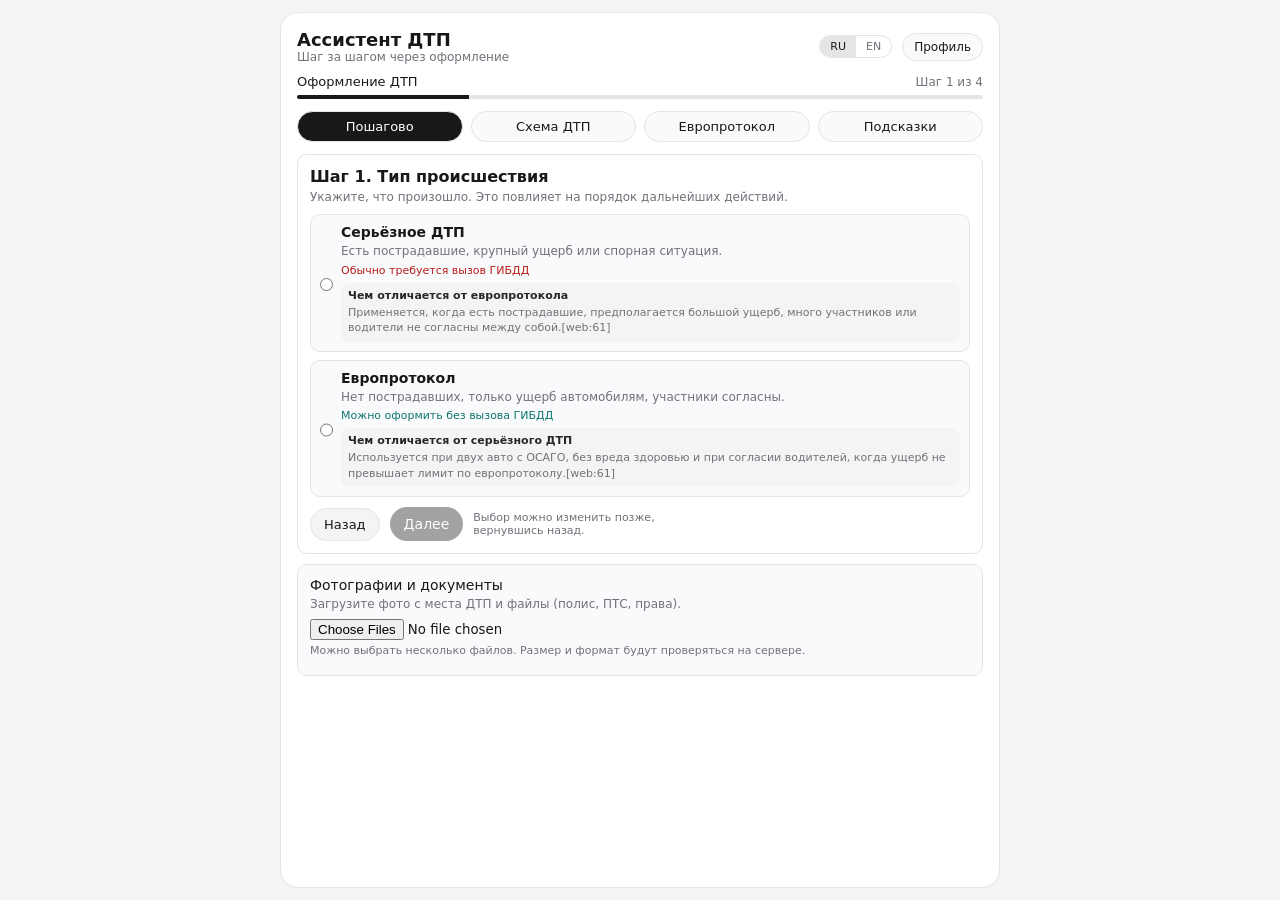
==== frontend/index.html @ 00652c28 "КОМИт" ====
<!DOCTYPE html>
<html lang="ru">
<head>
  <meta charset="UTF-8" />
  <title>Цифровой ассистент при ДТП</title>
  <meta name="viewport" content="width=device-width, initial-scale=1" />
  <!-- Глобальные стили приложения -->
  <link rel="stylesheet" href="styles.css" />
</head>
<body>
  <!-- Корневой контейнер приложения -->
  <div class="app">

    <!-- Хедер: название, язык, профиль -->
    <header class="app-header">
      <div class="app-title">
        <span class="app-title-main">Ассистент ДТП</span>
        <span class="app-title-sub">Шаг за шагом через оформление</span>
      </div>

      <div class="app-header-right">
        <!-- Переключатель языка (RU/EN) -->
        <!-- TODO BACKEND: привязать к i18n -->
        <div class="lang-switch" id="langSwitch" aria-label="Выбор языка">
          <button class="lang-btn lang-btn--active" data-lang="ru">RU</button>
          <button class="lang-btn" data-lang="en">EN</button>
        </div>

        <!-- Кнопка профиля -->
        <!-- TODO BACKEND: заменить на аватар, имя, если пользователь залогинен -->
        <button class="profile-icon-btn" id="openProfileBtn">
          Профиль
        </button>
      </div>
    </header>

    <!-- Верхний прогресс по шагам -->
    <div class="top-progress">
      <div class="top-progress-header">
        <span class="top-progress-label">Оформление ДТП</span>
        <span class="top-progress-step" id="stepLabel">Шаг 1 из 4</span>
      </div>
      <div class="top-progress-bar">
        <div class="top-progress-bar-fill" id="topProgressBar"></div>
      </div>
    </div>

    <!-- Навигация по основным модулям -->
    <nav class="main-nav">
      <!-- Пошаговый мастер -->
      <button class="main-nav-btn main-nav-btn--active" data-screen="wizard">
        Пошагово
      </button>
      <!-- 2D схема ДТП -->
      <button class="main-nav-btn" data-screen="diagram">
        Схема ДТП
      </button>
      <!-- Шаблон европротокола -->
      <button class="main-nav-btn" data-screen="euro">
        Европротокол
      </button>
      <!-- Подсказки и мини‑чат -->
      <button class="main-nav-btn" data-screen="help">
        Подсказки
      </button>
    </nav>

    <!-- Основная область -->
    <main class="screen-container">

      <!-- ЭКРАН 1: Пошаговый мастер оформления ДТП -->
      <section class="screen screen--active" id="screen-wizard">

        <div class="card">
          <div class="card-header">
            <h2 class="card-title">Шаг 1. Тип происшествия</h2>
            <p class="card-subtitle">
              Укажите, что произошло. Это повлияет на порядок дальнейших действий.
            </p>
          </div>

          <!-- Опции выбора: серьёзное ДТП / европротокол -->
          <div class="options">
            <!-- Серьёзное ДТП -->
            <label class="option-card" data-type="serious">
              <input
                type="radio"
                name="accident_type"
                class="option-radio"
                aria-label="Серьёзное ДТП"
              />
              <div class="option-body">
                <div class="option-title">Серьёзное ДТП</div>
                <div class="option-description">
                  Есть пострадавшие, крупный ущерб или спорная ситуация.
                </div>
                <div class="option-tag option-tag--danger">
                  Обычно требуется вызов ГИБДД
                </div>
                <div class="option-diff">
                  <div class="option-diff-title">
                    Чем отличается от европротокола
                  </div>
                  <p class="option-diff-text">
                    Применяется, когда есть пострадавшие, предполагается большой
                    ущерб, много участников или водители не согласны между собой.[web:61]
                  </p>
                </div>
              </div>
            </label>

            <!-- Европротокол -->
            <label class="option-card" data-type="euro">
              <input
                type="radio"
                name="accident_type"
                class="option-radio"
                aria-label="Европротокол"
              />
              <div class="option-body">
                <div class="option-title">Европротокол</div>
                <div class="option-description">
                  Нет пострадавших, только ущерб автомобилям, участники согласны.
                </div>
                <div class="option-tag option-tag--ok">
                  Можно оформить без вызова ГИБДД
                </div>
                <div class="option-diff">
                  <div class="option-diff-title">
                    Чем отличается от серьёзного ДТП
                  </div>
                  <p class="option-diff-text">
                    Используется при двух авто с ОСАГО, без вреда здоровью и
                    при согласии водителей, когда ущерб не превышает лимит
                    по европротоколу.[web:61]
                  </p>
                </div>
              </div>
            </label>
          </div>

          <!-- Панель кнопок шагов: Назад / Далее -->
          <div class="card-footer">
            <!-- Кнопка "Назад" (на 1 шаге неактивна) -->
            <button class="btn-secondary" id="wizardPrevBtn" disabled>
              Назад
            </button>
            <!-- Кнопка "Далее" -->
            <button class="btn-primary" id="wizardNextBtn" disabled>
              Далее
            </button>
            <p class="helper-text">
              Выбор можно изменить позже, вернувшись назад.
            </p>
          </div>
        </div>

        <!-- Заглушка блока загрузки фото/документов -->
        <div class="card card--muted">
          <h3 class="card-title-small">Фотографии и документы</h3>
          <p class="card-subtitle">
            Загрузите фото с места ДТП и файлы (полис, ПТС, права).
          </p>

          <!-- Заглушка компонента загрузки -->
          <!-- TODO BACKEND: заменить на реальный upload c отправкой на сервер -->
          <div class="upload-block">
            <input
              type="file"
              id="fileInput"
              multiple
              accept="image/*,application/pdf"
            />
            <p class="upload-hint">
              Можно выбрать несколько файлов. Размер и формат будут проверяться
              на сервере.
            </p>
            <ul class="upload-list" id="uploadList"></ul>
          </div>
        </div>
      </section>

      <!-- ЭКРАН 2: 2D схемa ДТП -->
      <section class="screen" id="screen-diagram">
        <div class="card">
          <div class="card-header">
            <h2 class="card-title">2D‑схема ДТП (вид сверху)</h2>
            <p class="card-subtitle">
              Используйте готовые элементы, чтобы изобразить расположение
              автомобилей, людей и повреждений.
            </p>
          </div>

          <div class="diagram-layout">
            <!-- Палитра элементов -->
            <div class="diagram-palette" id="diagramPalette">
              <div class="palette-title">Объекты</div>
              <!-- тут привязка к PNG в папке png/ -->
              <button class="palette-item" data-shape="car" data-image="png/car.png">
                Машина A
              </button>
              <button class="palette-item" data-shape="car" data-image="png/gruz.png">
                Машина B
              </button>
              <button class="palette-item" data-shape="person">
                Человек
              </button>
              <button class="palette-item" data-shape="scooter">
                Самокат
              </button>
              <button class="palette-item" data-shape="bike">
                Велосипед
              </button>

              <div class="palette-title">Повреждения</div>
              <button class="palette-item" data-shape="impact">
                Место удара
              </button>
              <button class="palette-item" data-shape="dent">
                Вмятина
              </button>
            </div>


            <!-- Поле схемы -->
            <div class="diagram-canvas" id="diagramCanvas">
              <span class="diagram-placeholder">
                Нажмите на элемент слева, чтобы добавить его на схему.
              </span>
            </div>
          </div>

          <div class="card-footer">
            <button class="btn-secondary" id="diagramClearBtn">
              Очистить схему
            </button>
            <button class="btn-primary" id="diagramSaveBtn">
              Сохранить схему
            </button>
          </div>

          <p class="helper-text">
            Для более наглядной машины можно использовать SVG‑иконку автомобиля
            вместо прямоугольника: фронтендер может подменить текст "Машина"
            на встроенное SVG или иконку из набора.
          </p>
        </div>
      </section>

      <!-- ЭКРАН 3: Шаблон европротокола -->
      <section class="screen" id="screen-euro">
        <div class="card">
          <div class="card-header">
            <h2 class="card-title">Шаблон европротокола</h2>
            <p class="card-subtitle">
              Упрощённая форма для заполнения основных полей европротокола.
            </p>
          </div>

          <!-- TODO BACKEND: связать с реальной структурой документа / PDF -->
          <form class="euro-form" id="euroForm">
            <div class="field">
              <label for="euroDate">Дата и время ДТП</label>
              <input id="euroDate" name="date" type="datetime-local" />
            </div>

            <div class="field">
              <label for="euroPlace">Место ДТП</label>
              <input
                id="euroPlace"
                name="place"
                type="text"
                placeholder="Город, улица, ориентиры"
              />
            </div>

            <div class="field">
              <label for="euroWitnesses">Свидетели (ФИО, контакты)</label>
              <textarea
                id="euroWitnesses"
                name="witnesses"
                rows="2"
                placeholder="Если свидетелей нет, можно написать «нет»"
              ></textarea>
            </div>

            <div class="field-group">
              <p class="field-group-title">Данные автомобиля A</p>
              <div class="field">
                <label for="euroCarAOwner">Страхователь / владелец</label>
                <input
                  id="euroCarAOwner"
                  name="carA_owner"
                  type="text"
                  placeholder="ФИО"
                />
              </div>
              <div class="field">
                <label for="euroCarAPlate">Госномер</label>
                <input
                  id="euroCarAPlate"
                  name="carA_plate"
                  type="text"
                  placeholder="А000АА000"
                />
              </div>
            </div>

            <div class="field-group">
              <p class="field-group-title">Данные автомобиля B</p>
              <div class="field">
                <label for="euroCarBOwner">Страхователь / владелец</label>
                <input
                  id="euroCarBOwner"
                  name="carB_owner"
                  type="text"
                  placeholder="ФИО"
                />
              </div>
              <div class="field">
                <label for="euroCarBPlate">Госномер</label>
                <input
                  id="euroCarBPlate"
                  name="carB_plate"
                  type="text"
                  placeholder="А000АА000"
                />
              </div>
            </div>

            <div class="field">
              <label for="euroCircumstances">
                Краткое описание обстоятельств ДТП
              </label>
              <textarea
                id="euroCircumstances"
                name="circumstances"
                rows="3"
                placeholder="Например: автомобиль A двигался прямо, автомобиль B поворачивал налево..."
              ></textarea>
            </div>

            <div class="profile-footer">
              <!-- TODO BACKEND: сохранить черновик европротокола -->
              <button type="button" class="btn-primary" id="euroSaveBtn">
                Сохранить данные европротокола
              </button>
            </div>
          </form>
        </div>
      </section>

      <!-- ЭКРАН 4: Подсказки и мини‑чат -->
      <section class="screen" id="screen-help">
        <div class="card">
          <div class="card-header">
            <h2 class="card-title">Подсказки и объяснения</h2>
            <p class="card-subtitle">
              Краткие объяснения и пошаговый порядок действий.
            </p>
          </div>

          <div class="help-block">
            <h3 class="help-title">Что такое европротокол?</h3>
            <p class="help-text">
              Это официальный документ, с помощью которого два водителя могут
              оформить ДТП без вызова полиции, если нет пострадавших и соблюдены
              необходимые условия (два авто, ОСАГО, согласие сторон и т.п.).[web:61]
            </p>
          </div>

          <div class="help-block">
            <h3 class="help-title">Порядок действий при составлении европротокола</h3>
            <ul class="plain-list">
              <li>Остановитесь, включите аварийку и выставьте знак аварийной остановки.</li>
              <li>Убедитесь, что никто не пострадал. Если есть пострадавшие — вызывайте скорую и полицию.</li>
              <li>Проверьте, что у обоих водителей есть действующий полис ОСАГО.</li>
              <li>Сфотографируйте место ДТП, повреждения и номера машин.</li>
              <li>Нарисуйте схему ДТП (можно в модуле «Схема ДТП»).</li>
              <li>Совместно заполните форму европротокола: дату, место, данные машин и водителей.[web:61]</li>
              <li>Отметьте галочками подходящие пункты о характере ДТП и повреждениях.</li>
              <li>Поставьте подписи обоих водителей.</li>
              <li>Передайте оформленный европротокол в страховую компанию в установленные сроки.</li>
            </ul>
          </div>

          <div class="help-block">
            <h3 class="help-title">Как правильно фотографировать ДТП?</h3>
            <ul class="plain-list">
              <li>Сделайте общий план дороги и расположение машин.</li>
              <li>Снимите повреждения крупным планом для каждой стороны.</li>
              <li>Зафиксируйте номера, знаки, разметку и следы торможения.</li>
            </ul>
          </div>
        </div>

        <!-- Мини‑чат с нейросетью (фронтовая заглушка) -->
        <div class="card">
          <div class="card-header">
            <h2 class="card-title">Задать вопрос ассистенту</h2>
            <p class="card-subtitle">
              Короткий чат, где можно спросить о конкретной ситуации.
            </p>
          </div>

          <div class="chat-mini" id="chatMini">
            <div class="chat-messages" id="chatMessages">
              <!-- TODO BACKEND/ML: сюда приходят ответы нейросети -->
              <div class="chat-message chat-message--system">
                Я — цифровой ассистент. Задайте вопрос, например:
                «Нужно ли вызывать ГИБДД в моей ситуации?».
              </div>
            </div>

            <div class="chat-input-row">
              <input
                type="text"
                id="chatInput"
                class="chat-input"
                placeholder="Напишите вопрос..."
              />
              <button class="btn-primary chat-send-btn" id="chatSendBtn">
                Отправить
              </button>
            </div>

            <!-- TODO BACKEND/ML: WebSocket или HTTP API для чата -->
          </div>
        </div>
      </section>

      <!-- ПАНЕЛЬ ПРОФИЛЯ (поверх всего) -->
      <section class="profile-panel" id="profilePanel" aria-hidden="true">
        <div class="profile-panel-inner">
          <header class="profile-header">
            <h2 class="profile-title">Профиль</h2>
            <button class="profile-close-btn" id="closeProfileBtn">Закрыть</button>
          </header>

          <!-- TODO BACKEND: подставить реальные данные пользователя -->
          <form class="profile-form" id="profileForm">
            <div class="field">
              <label for="profileName">Имя</label>
              <input
                id="profileName"
                name="name"
                type="text"
                placeholder="Иван Иванов"
              />
            </div>
            <div class="field">
              <label for="profileEmail">E‑mail</label>
              <input
                id="profileEmail"
                name="email"
                type="email"
                placeholder="you@example.com"
              />
            </div>
            <div class="field">
              <label for="profilePhone">Телефон</label>
              <input
                id="profilePhone"
                name="phone"
                type="tel"
                placeholder="+7 900 000‑00‑00"
              />
            </div>

            <div class="field-group">
              <p class="field-group-title">Смена пароля</p>
              <div class="field">
                <label for="profilePassword">Новый пароль</label>
                <input
                  id="profilePassword"
                  name="password"
                  type="password"
                  placeholder="••••••••"
                />
              </div>
              <div class="field">
                <label for="profilePasswordRepeat">Повторите пароль</label>
                <input
                  id="profilePasswordRepeat"
                  name="password_repeat"
                  type="password"
                  placeholder="••••••••"
                />
              </div>
            </div>

            <div class="profile-footer">
              <!-- TODO BACKEND: обновить профиль пользователя -->
              <button type="button" class="btn-primary" id="profileSaveBtn">
                Сохранить
              </button>
            </div>
          </form>
        </div>
      </section>
    </main>
  </div>

  <!-- Логика приложения -->
  <script src="app.js"></script>
</body>
</html>
---- frontend/styles.css ----
/* Базовые настройки и цвета */
:root {
  --bg: #f4f4f5;
  --card-bg: #ffffff;
  --text: #18181b;
  --muted: #71717a;
  --border: #e4e4e7;
  --primary: #18181b;
  --danger: #b91c1c;
  --ok: #0f766e;
  --impact: #dc2626;  /* цвет места удара */
  --dent: #facc15;    /* цвет вмятины */

  --radius-lg: 18px;
  --radius-md: 10px;
  --radius-sm: 8px;

  --progress-height: 4px;
}

/* Сброс и базовая типографика */
* {
  box-sizing: border-box;
  margin: 0;
  padding: 0;
  font-family: system-ui, -apple-system, BlinkMacSystemFont, "SF Pro Text",
    "Segoe UI", sans-serif;
}

body {
  background: var(--bg);
  color: var(--text);
  min-height: 100vh;
  display: flex;
  justify-content: center;
  padding: 12px;
}

/* Корневой контейнер приложения */
.app {
  width: 100%;
  max-width: 720px;
  background: var(--card-bg);
  border-radius: var(--radius-lg);
  border: 1px solid var(--border);
  padding: 16px 16px 18px;
}

/* Хедер: название, язык, профиль */
.app-header {
  display: flex;
  align-items: center;
  justify-content: space-between;
  gap: 12px;
  margin-bottom: 10px;
}

.app-title-main {
  font-size: 18px;
  font-weight: 600;
}

.app-title-sub {
  display: block;
  font-size: 12px;
  color: var(--muted);
}

.app-header-right {
  display: flex;
  align-items: center;
  gap: 10px;
}

/* Переключатель языка */
.lang-switch {
  display: inline-flex;
  border-radius: 999px;
  border: 1px solid var(--border);
  overflow: hidden;
}

.lang-btn {
  border: none;
  background: transparent;
  padding: 4px 10px;
  font-size: 11px;
  cursor: pointer;
  color: var(--muted);
}

.lang-btn--active {
  background: #e5e5e5;
  color: var(--text);
}

/* Кнопка профиля */
.profile-icon-btn {
  border-radius: 999px;
  border: 1px solid var(--border);
  background: #fafafa;
  color: var(--text);
  font-size: 12px;
  padding: 6px 11px;
  cursor: pointer;
}

/* Верхний прогресс по шагам */
.top-progress {
  margin-bottom: 12px;
}

.top-progress-header {
  display: flex;
  align-items: center;
  justify-content: space-between;
  margin-bottom: 6px;
}

.top-progress-label {
  font-size: 13px;
  font-weight: 500;
}

.top-progress-step {
  font-size: 12px;
  color: var(--muted);
}

.top-progress-bar {
  width: 100%;
  background: #e4e4e7;
  border-radius: 999px;
  height: var(--progress-height);
  overflow: hidden;
}

.top-progress-bar-fill {
  height: 100%;
  width: 25%;
  background: var(--primary);
  transition: width 0.15s ease;
}

/* Навигация по основным модулям */
.main-nav {
  display: flex;
  gap: 8px;
  margin-bottom: 12px;
}

.main-nav-btn {
  flex: 1;
  border-radius: 999px;
  border: 1px solid var(--border);
  background: #fafafa;
  color: var(--text);
  font-size: 13px;
  padding: 7px 8px;
  cursor: pointer;
}

.main-nav-btn--active {
  background: var(--primary);
  color: #ffffff;
}

/* Основная область с экранами */
.screen-container {
  position: relative;
}

.screen {
  display: none;
}

.screen--active {
  display: block;
}

/* Карточки */
.card {
  border-radius: var(--radius-md);
  border: 1px solid var(--border);
  padding: 12px 12px 12px;
  background: #ffffff;
  margin-bottom: 10px;
}

.card--muted {
  background: #f9fafb;
}

.card-header {
  margin-bottom: 10px;
}

.card-title {
  font-size: 16px;
  font-weight: 600;
  margin-bottom: 4px;
}

.card-title-small {
  font-size: 14px;
  font-weight: 500;
  margin-bottom: 4px;
}

.card-subtitle {
  font-size: 12px;
  color: var(--muted);
}

.card-footer {
  margin-top: 10px;
  display: flex;
  gap: 10px;
  align-items: center;
  flex-wrap: wrap;
}

/* Кнопки */
.btn-primary {
  border-radius: 999px;
  border: none;
  background: var(--primary);
  color: #ffffff;
  font-size: 14px;
  padding: 9px 14px;
  cursor: pointer;
}

.btn-primary:disabled {
  opacity: 0.4;
  cursor: default;
}

.btn-secondary {
  border-radius: 999px;
  border: 1px solid var(--border);
  background: #f4f4f5;
  color: var(--text);
  font-size: 13px;
  padding: 8px 13px;
  cursor: pointer;
}

/* Подсказки */
.helper-text {
  font-size: 11px;
  color: var(--muted);
  max-width: 220px;
}

/* Опции типа происшествия */
.options {
  display: flex;
  flex-direction: column;
  gap: 8px;
}

.option-card {
  border-radius: var(--radius-md);
  border: 1px solid var(--border);
  background: #f9fafb;
  padding: 9px 9px;
  display: flex;
  gap: 8px;
  cursor: pointer;
}

.option-card input[type="radio"] {
  margin-top: 3px;
}

.option-card.selected {
  border-color: var(--primary);
  background: #ffffff;
}

.option-body {
  flex: 1;
}

.option-title {
  font-size: 14px;
  font-weight: 600;
  margin-bottom: 3px;
}

.option-description {
  font-size: 12px;
  color: var(--muted);
  line-height: 1.4;
}

.option-tag {
  font-size: 11px;
  margin-top: 4px;
}

.option-tag--danger {
  color: var(--danger);
}

.option-tag--ok {
  color: var(--ok);
}

.option-diff {
  margin-top: 6px;
  padding: 6px 7px;
  border-radius: var(--radius-sm);
  background: #f4f4f5;
}

.option-diff-title {
  font-size: 11px;
  font-weight: 600;
  margin-bottom: 3px;
  color: #27272a;
}

.option-diff-text {
  font-size: 11px;
  color: var(--muted);
  line-height: 1.4;
}

/* Список без маркеров */
.plain-list {
  list-style: none;
  font-size: 12px;
  color: var(--text);
}

.plain-list li + li {
  margin-top: 4px;
}

/* Загрузка файлов (заглушка) */
.upload-block {
  margin-top: 8px;
}

.upload-hint {
  font-size: 11px;
  color: var(--muted);
  margin-top: 4px;
}

.upload-list {
  list-style: none;
  margin-top: 6px;
  font-size: 12px;
  color: var(--text);
}

.upload-list li + li {
  margin-top: 2px;
}

/* 2D схема ДТП */
.diagram-layout {
  display: flex;
  gap: 10px;
}

.diagram-palette {
  width: 140px;
  border-radius: var(--radius-md);
  border: 1px solid var(--border);
  padding: 8px;
  background: #fafafa;
}

.palette-title {
  font-size: 12px;
  color: var(--muted);
  margin-bottom: 4px;
}

.palette-item {
  width: 100%;
  border: 1px solid var(--border);
  border-radius: var(--radius-sm);
  padding: 6px 4px;
  background: #ffffff;
  font-size: 12px;
  cursor: pointer;
  text-align: left;
}

.palette-item + .palette-item {
  margin-top: 4px;
}

.diagram-canvas {
  flex: 1;
  border-radius: var(--radius-md);
  border: 1px dashed var(--border);
  min-height: 180px;
  background: #f9fafb;
  position: relative;
  overflow: hidden;
}

.diagram-placeholder {
  font-size: 12px;
  color: var(--muted);
  position: absolute;
  inset: 0;
  display: flex;
  align-items: center;
  justify-content: center;
  text-align: center;
  padding-inline: 12px;
}

/* Базовый элемент схемы */
.diagram-item {
  position: absolute;
  padding: 4px 6px;
  border-radius: var(--radius-sm);
  border: 1px solid var(--border);
  background: #ffffff;
  font-size: 11px;
  cursor: move;
}

/* Машина с картинкой */
.diagram-item--car {
  width: 40px;              /* подгони под размер PNG */
  height: 80px;
  padding: 0;
  border-radius: 4px;
  border: 1px solid var(--border);
  background-size: contain; /* картинка полностью в пределах */
  background-repeat: no-repeat;
  background-position: center;
}


/* Доп. стили для спец‑элементов схемы */
.diagram-item--impact {
  width: 14px;
  height: 14px;
  border-radius: 999px;
  background: var(--impact);
  border: none;
  padding: 0;
}

.diagram-item--dent {
  width: 14px;
  height: 14px;
  border-radius: 999px;
  border: none;
  padding: 0;
}

/* Подсказки / help */
.help-block {
  margin-top: 8px;
}

.help-title {
  font-size: 13px;
  font-weight: 600;
  margin-bottom: 4px;
}

.help-text {
  font-size: 12px;
  color: var(--muted);
  line-height: 1.5;
}

/* Мини‑чат */
.chat-mini {
  margin-top: 8px;
}

.chat-messages {
  border-radius: var(--radius-md);
  border: 1px solid var(--border);
  background: #f9fafb;
  padding: 8px;
  max-height: 200px;
  overflow-y: auto;
  font-size: 12px;
}

.chat-message {
  margin-bottom: 6px;
}

.chat-message--system {
  color: var(--muted);
}

.chat-message--user {
  text-align: right;
}

.chat-input-row {
  display: flex;
  gap: 6px;
  margin-top: 6px;
}

.chat-input {
  flex: 1;
  border-radius: var(--radius-sm);
  border: 1px solid var(--border);
  padding: 7px 8px;
  font-size: 13px;
}

.chat-send-btn {
  padding-inline: 10px;
}

/* Профиль (панель поверх контента) */
.profile-panel {
  position: fixed;
  inset: 0;
  background: rgba(24, 24, 27, 0.25);
  display: none;
  align-items: flex-end;
  justify-content: center;
}

.profile-panel--open {
  display: flex;
}

.profile-panel-inner {
  width: 100%;
  max-width: 720px;
  background: #ffffff;
  border-radius: 16px 16px 0 0;
  border-top: 1px solid var(--border);
  padding: 14px 16px 16px;
}

.profile-header {
  display: flex;
  align-items: center;
  justify-content: space-between;
  margin-bottom: 10px;
}

.profile-title {
  font-size: 15px;
  font-weight: 600;
}

.profile-close-btn {
  border: none;
  background: transparent;
  font-size: 12px;
  color: var(--muted);
  cursor: pointer;
}

.profile-form {
  display: flex;
  flex-direction: column;
  gap: 8px;
}

.field {
  display: flex;
  flex-direction: column;
  gap: 3px;
}

.field label {
  font-size: 12px;
  color: var(--muted);
}

.field input,
.field textarea {
  padding: 8px 9px;
  border-radius: var(--radius-sm);
  border: 1px solid var(--border);
  background: #fafafa;
  font-size: 13px;
}

.field textarea {
  resize: vertical;
}

.field input:focus,
.field textarea:focus {
  outline: none;
  border-color: var(--primary);
}

.field-group {
  margin-top: 6px;
  padding-top: 6px;
  border-top: 1px solid var(--border);
  display: flex;
  flex-direction: column;
  gap: 6px;
}

.field-group-title {
  font-size: 12px;
  font-weight: 500;
}

.profile-footer {
  margin-top: 10px;
  display: flex;
  justify-content: flex-end;
}

/* Форма европротокола */
.euro-form {
  display: flex;
  flex-direction: column;
  gap: 8px;
}

/* Адаптив под телефон */
@media (max-width: 600px) {
  .app {
    padding: 12px 10px 14px;
    border-radius: 14px;
  }

  .diagram-layout {
    flex-direction: column;
  }

  .diagram-palette {
    width: 100%;
    display: flex;
    flex-wrap: wrap;
    gap: 4px;
  }

  .palette-item {
    flex: 1 1 calc(50% - 4px);
  }

  .helper-text {
    display: none;
  }
}
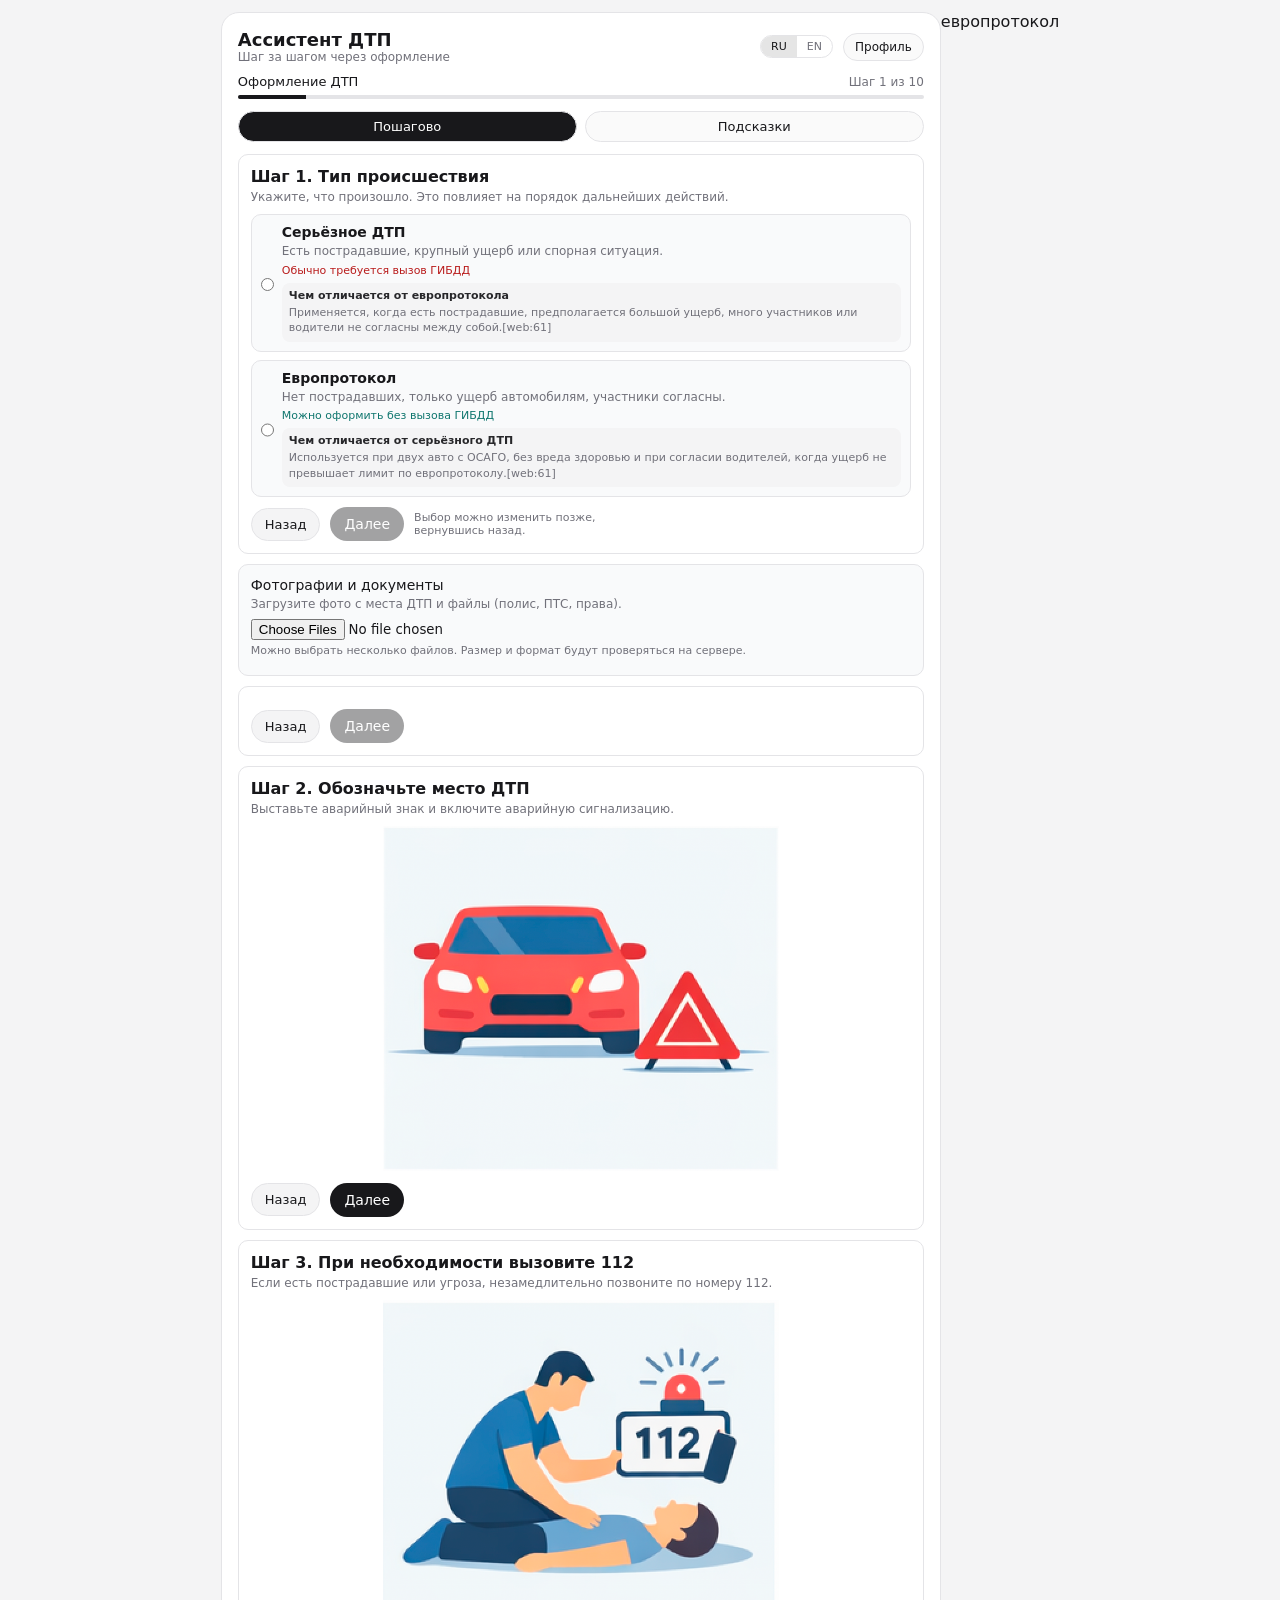
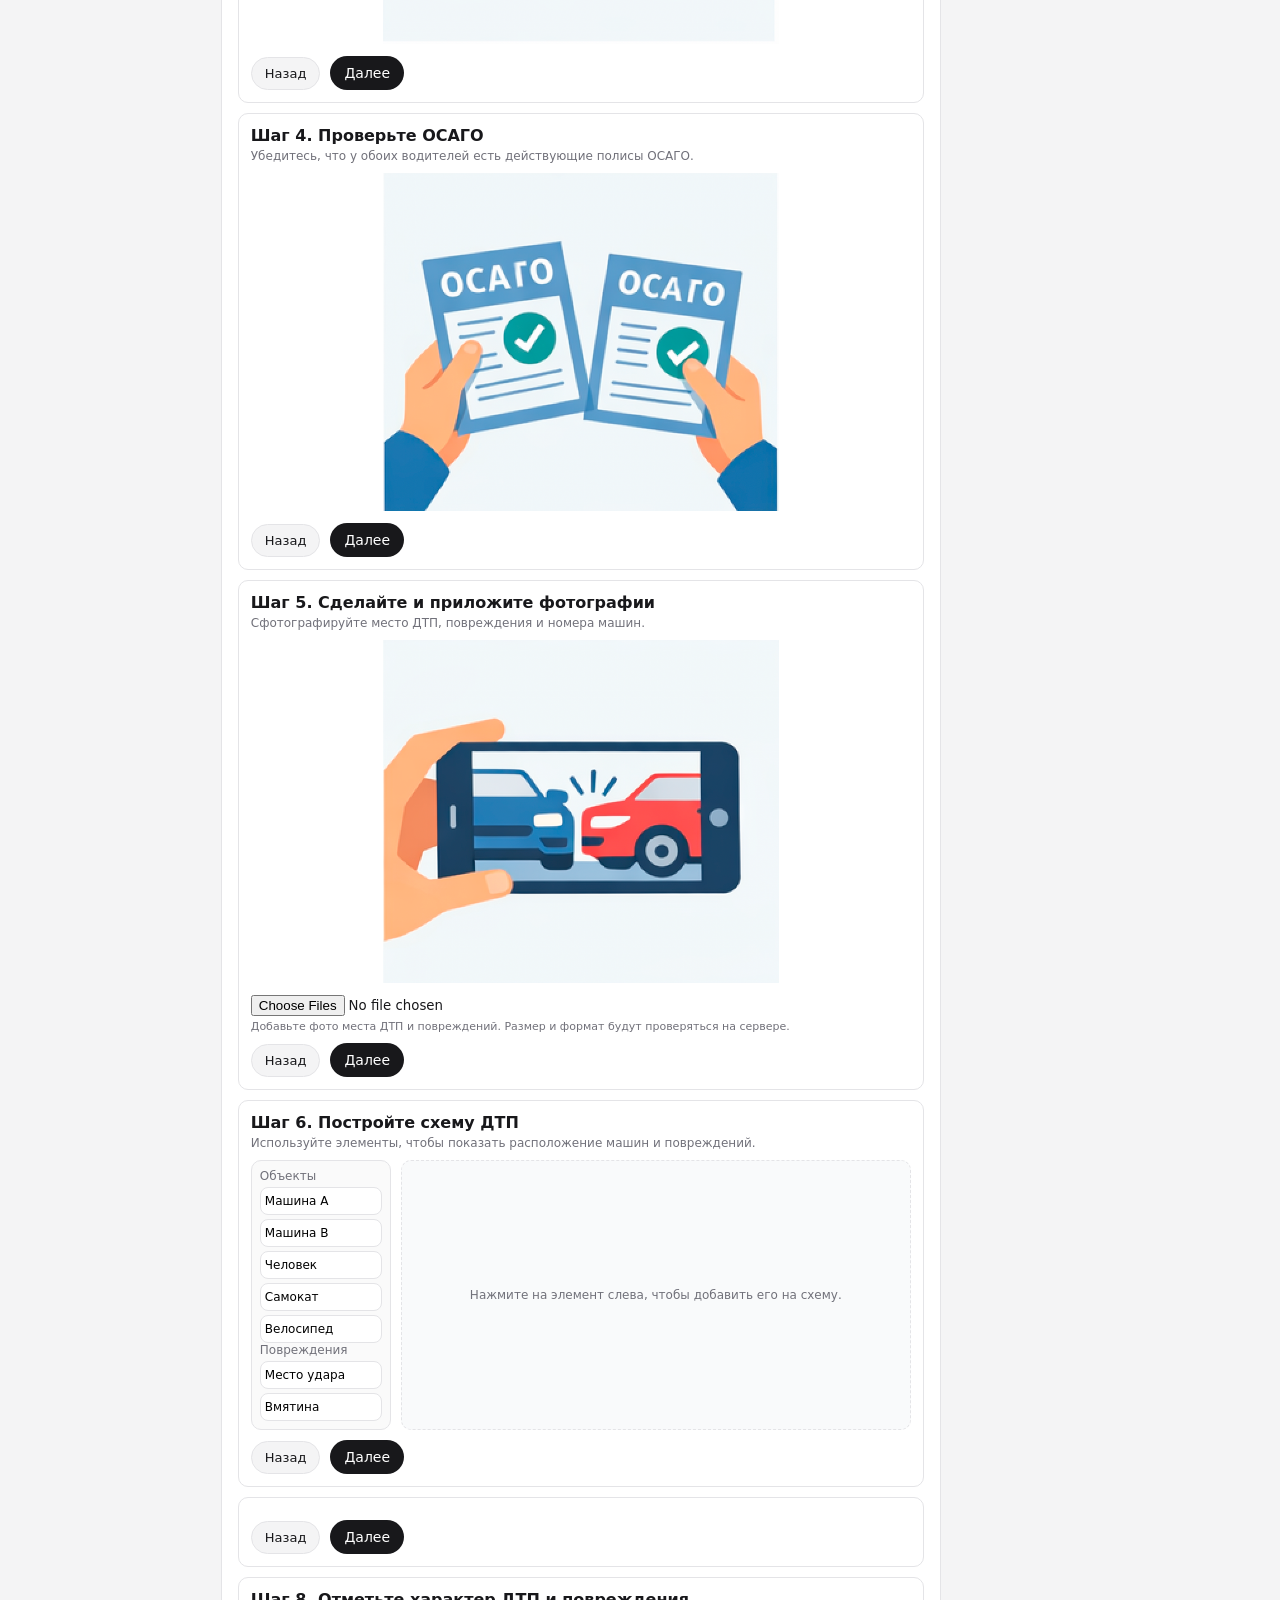
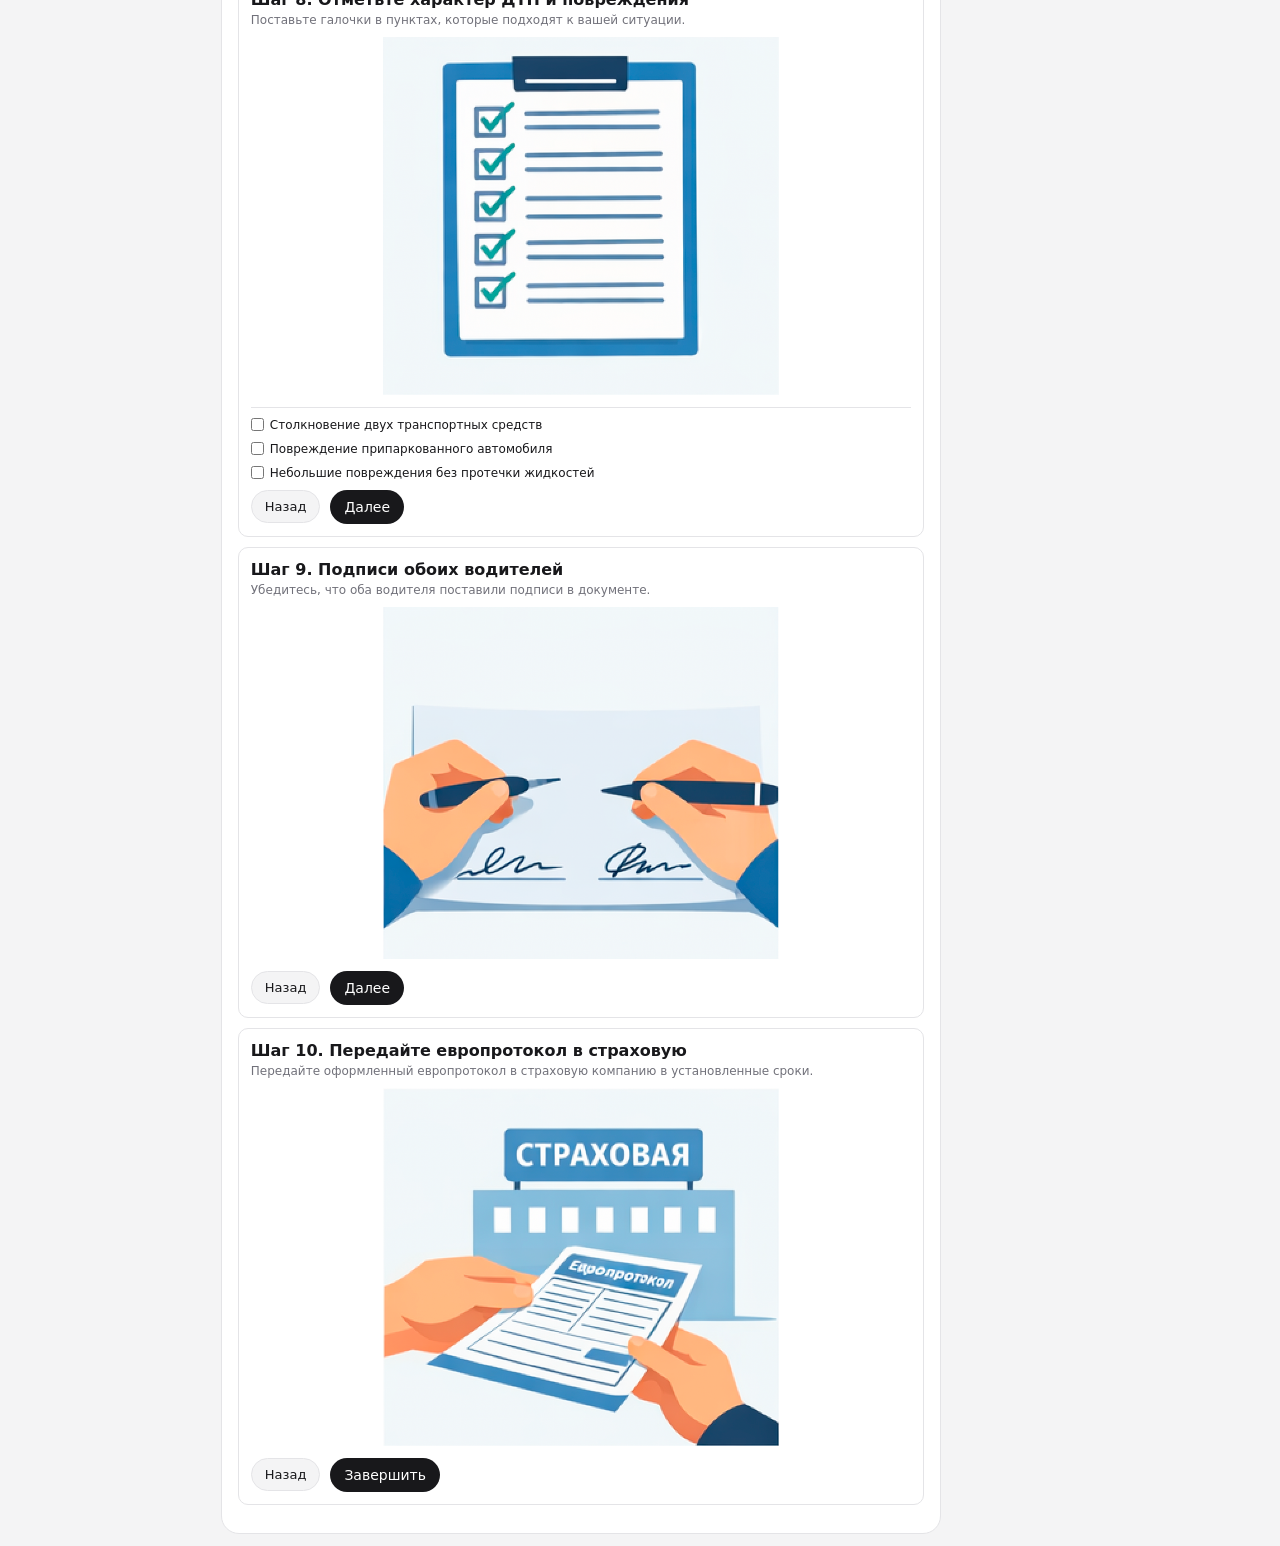
==== commit 9d90d74d: "чёт сделал" ====
--- a/frontend/index.html
+++ b/frontend/index.html
@@ -51,13 +51,6 @@
       <button class="main-nav-btn main-nav-btn--active" data-screen="wizard">
         Пошагово
       </button>
-      <!-- 2D схема ДТП -->
-      <button class="main-nav-btn" data-screen="diagram">
-        Схема ДТП
-      </button>
-      <!-- Шаблон европротокола -->
-      <button class="main-nav-btn" data-screen="euro">
-        Европротокол
       </button>
       <!-- Подсказки и мини‑чат -->
       <button class="main-nav-btn" data-screen="help">
@@ -180,49 +173,135 @@
         </div>
       </section>
 
-      <!-- ЭКРАН 2: 2D схемa ДТП -->
-      <section class="screen" id="screen-diagram">
-        <div class="card">
-          <div class="card-header">
-            <h2 class="card-title">2D‑схема ДТП (вид сверху)</h2>
-            <p class="card-subtitle">
-              Используйте готовые элементы, чтобы изобразить расположение
-              автомобилей, людей и повреждений.
+      <section class="screen screen--active" id="screen-wizard">
+        <!-- ШАГ 1: выбор типа ДТП -->
+        <div class="card wizard-step wizard-step--active" data-step="1">
+          <!-- ... текущий контент выбора серьёзное ДТП / европротокол ... -->
+          <div class="card-footer">
+            <button class="btn-secondary" id="wizardPrevBtn" disabled>Назад</button>
+            <button class="btn-primary" id="wizardNextBtn" disabled>Далее</button>
+          </div>
+        </div>
+
+        <!-- ШАГ 2: аварийка и знак -->
+        <div class="card wizard-step" data-step="2">
+          <div class="card-header">
+            <h2 class="card-title">Шаг 2. Обозначьте место ДТП</h2>
+            <p class="card-subtitle">
+              Выставьте аварийный знак и включите аварийную сигнализацию.
+            </p>
+          </div>
+
+          <!-- PNG в центре -->
+          <div class="step-image-center">
+            <img src="png/1.png" alt="Аварийный знак" class="step-image" />
+          </div>
+
+          <div class="card-footer">
+            <button class="btn-secondary wizard-back">Назад</button>
+            <button class="btn-primary wizard-next">Далее</button>
+          </div>
+        </div>
+
+        <!-- ШАГ 3: вызвать 112 -->
+        <div class="card wizard-step" data-step="3">
+          <div class="card-header">
+            <h2 class="card-title">Шаг 3. При необходимости вызовите 112</h2>
+            <p class="card-subtitle">
+              Если есть пострадавшие или угроза, незамедлительно позвоните по номеру 112.
+            </p>
+          </div>
+
+          <div class="step-image-center">
+            <img src="png/2.png" alt="Позвонить 112" class="step-image" />
+          </div>
+
+          <div class="card-footer">
+            <button class="btn-secondary wizard-back">Назад</button>
+            <button class="btn-primary wizard-next">Далее</button>
+          </div>
+        </div>
+
+        <!-- ШАГ 4: проверить ОСАГО -->
+        <div class="card wizard-step" data-step="4">
+          <div class="card-header">
+            <h2 class="card-title">Шаг 4. Проверьте ОСАГО</h2>
+            <p class="card-subtitle">
+              Убедитесь, что у обоих водителей есть действующие полисы ОСАГО.
+            </p>
+          </div>
+
+          <div class="step-image-center">
+            <img src="png/3.png" alt="Полис ОСАГО" class="step-image" />
+          </div>
+
+          <div class="card-footer">
+            <button class="btn-secondary wizard-back">Назад</button>
+            <button class="btn-primary wizard-next">Далее</button>
+          </div>
+        </div>
+
+        <!-- ШАГ 5: загрузка фото -->
+        <div class="card wizard-step" data-step="5">
+          <div class="card-header">
+            <h2 class="card-title">Шаг 5. Сделайте и приложите фотографии</h2>
+            <p class="card-subtitle">
+              Сфотографируйте место ДТП, повреждения и номера машин.
+            </p>
+          </div>
+
+          <div class="step-image-center">
+            <img src="png/4.png" alt="Фото ДТП" class="step-image" />
+          </div>
+
+          <!-- единственное место для загрузки фото -->
+          <div class="upload-block">
+            <input
+              type="file"
+              id="fileInput"
+              multiple
+              accept="image/*,application/pdf"
+            />
+            <p class="upload-hint">
+              Добавьте фото места ДТП и повреждений. Размер и формат будут проверяться на сервере.
+            </p>
+            <ul class="upload-list" id="uploadList"></ul>
+          </div>
+
+          <div class="card-footer">
+            <button class="btn-secondary wizard-back">Назад</button>
+            <button class="btn-primary wizard-next">Далее</button>
+          </div>
+        </div>
+
+        <!-- ШАГ 6: схема ДТП (вместо отдельной вкладки) -->
+        <div class="card wizard-step" data-step="6">
+          <div class="card-header">
+            <h2 class="card-title">Шаг 6. Постройте схему ДТП</h2>
+            <p class="card-subtitle">
+              Используйте элементы, чтобы показать расположение машин и повреждений.
             </p>
           </div>
 
           <div class="diagram-layout">
-            <!-- Палитра элементов -->
             <div class="diagram-palette" id="diagramPalette">
+              <!-- та же палитра, что была во вкладке "Схема ДТП" -->
               <div class="palette-title">Объекты</div>
-              <!-- тут привязка к PNG в папке png/ -->
-              <button class="palette-item" data-shape="car" data-image="png/car.png">
+              <button class="palette-item" data-shape="car" data-image="png/car1.png">
                 Машина A
               </button>
-              <button class="palette-item" data-shape="car" data-image="png/gruz.png">
+              <button class="palette-item" data-shape="car" data-image="png/car2.png">
                 Машина B
               </button>
-              <button class="palette-item" data-shape="person">
-                Человек
-              </button>
-              <button class="palette-item" data-shape="scooter">
-                Самокат
-              </button>
-              <button class="palette-item" data-shape="bike">
-                Велосипед
-              </button>
+              <button class="palette-item" data-shape="person">Человек</button>
+              <button class="palette-item" data-shape="scooter">Самокат</button>
+              <button class="palette-item" data-shape="bike">Велосипед</button>
 
               <div class="palette-title">Повреждения</div>
-              <button class="palette-item" data-shape="impact">
-                Место удара
-              </button>
-              <button class="palette-item" data-shape="dent">
-                Вмятина
-              </button>
-            </div>
-
-
-            <!-- Поле схемы -->
+              <button class="palette-item" data-shape="impact">Место удара</button>
+              <button class="palette-item" data-shape="dent">Вмятина</button>
+            </div>
+
             <div class="diagram-canvas" id="diagramCanvas">
               <span class="diagram-placeholder">
                 Нажмите на элемент слева, чтобы добавить его на схему.
@@ -231,124 +310,102 @@
           </div>
 
           <div class="card-footer">
-            <button class="btn-secondary" id="diagramClearBtn">
-              Очистить схему
+            <button class="btn-secondary wizard-back">Назад</button>
+            <button class="btn-primary wizard-next" id="diagramSaveBtn">
+              Далее
             </button>
-            <button class="btn-primary" id="diagramSaveBtn">
-              Сохранить схему
+          </div>
+        </div>
+
+        <!-- ШАГ 7: форма европротокола -->
+        <div class="card wizard-step" data-step="7">
+          <!-- сюда переносишь форму европротокола из вкладки "Европротокол" -->
+          <!-- ... поля date/place/witnesses/auto A/B/circumstances ... -->
+
+          <div class="card-footer">
+            <button class="btn-secondary wizard-back">Назад</button>
+            <button class="btn-primary wizard-next" id="euroSaveBtn">
+              Далее
             </button>
           </div>
-
-          <p class="helper-text">
-            Для более наглядной машины можно использовать SVG‑иконку автомобиля
-            вместо прямоугольника: фронтендер может подменить текст "Машина"
-            на встроенное SVG или иконку из набора.
-          </p>
+        </div>
+
+        <!-- ШАГ 8: чек‑лист/галочки -->
+        <div class="card wizard-step" data-step="8">
+          <div class="card-header">
+            <h2 class="card-title">Шаг 8. Отметьте характер ДТП и повреждения</h2>
+            <p class="card-subtitle">
+              Поставьте галочки в пунктах, которые подходят к вашей ситуации.
+            </p>
+          </div>
+
+          <div class="step-image-center">
+            <img src="png/7.png" alt="Чек‑лист" class="step-image" />
+          </div>
+
+          <div class="field-group">
+            <label class="checkbox-row">
+              <input type="checkbox" name="check_collision" />
+              Столкновение двух транспортных средств
+            </label>
+            <label class="checkbox-row">
+              <input type="checkbox" name="check_parked" />
+              Повреждение припаркованного автомобиля
+            </label>
+            <label class="checkbox-row">
+              <input type="checkbox" name="check_minor" />
+              Небольшие повреждения без протечки жидкостей
+            </label>
+            <!-- и т.д., по желанию -->
+          </div>
+
+          <div class="card-footer">
+            <button class="btn-secondary wizard-back">Назад</button>
+            <button class="btn-primary wizard-next">Далее</button>
+          </div>
+        </div>
+
+        <!-- ШАГ 9: подписи -->
+        <div class="card wizard-step" data-step="9">
+          <div class="card-header">
+            <h2 class="card-title">Шаг 9. Подписи обоих водителей</h2>
+            <p class="card-subtitle">
+              Убедитесь, что оба водителя поставили подписи в документе.
+            </p>
+          </div>
+
+          <div class="step-image-center">
+            <img src="png/8.png" alt="Подпись" class="step-image" />
+          </div>
+
+          <div class="card-footer">
+            <button class="btn-secondary wizard-back">Назад</button>
+            <button class="btn-primary wizard-next">Далее</button>
+          </div>
+        </div>
+
+        <!-- ШАГ 10: передать в страховую -->
+        <div class="card wizard-step" data-step="10">
+          <div class="card-header">
+            <h2 class="card-title">Шаг 10. Передайте европротокол в страховую</h2>
+            <p class="card-subtitle">
+              Передайте оформленный европротокол в страховую компанию в установленные сроки.
+            </p>
+          </div>
+
+          <div class="step-image-center">
+            <img src="png/9.png" alt="Страховая компания" class="step-image" />
+          </div>
+
+          <div class="card-footer">
+            <button class="btn-secondary wizard-back">Назад</button>
+            <button class="btn-primary" id="wizardFinishBtn">
+              Завершить
+            </button>
+          </div>
         </div>
       </section>
 
-      <!-- ЭКРАН 3: Шаблон европротокола -->
-      <section class="screen" id="screen-euro">
-        <div class="card">
-          <div class="card-header">
-            <h2 class="card-title">Шаблон европротокола</h2>
-            <p class="card-subtitle">
-              Упрощённая форма для заполнения основных полей европротокола.
-            </p>
-          </div>
-
-          <!-- TODO BACKEND: связать с реальной структурой документа / PDF -->
-          <form class="euro-form" id="euroForm">
-            <div class="field">
-              <label for="euroDate">Дата и время ДТП</label>
-              <input id="euroDate" name="date" type="datetime-local" />
-            </div>
-
-            <div class="field">
-              <label for="euroPlace">Место ДТП</label>
-              <input
-                id="euroPlace"
-                name="place"
-                type="text"
-                placeholder="Город, улица, ориентиры"
-              />
-            </div>
-
-            <div class="field">
-              <label for="euroWitnesses">Свидетели (ФИО, контакты)</label>
-              <textarea
-                id="euroWitnesses"
-                name="witnesses"
-                rows="2"
-                placeholder="Если свидетелей нет, можно написать «нет»"
-              ></textarea>
-            </div>
-
-            <div class="field-group">
-              <p class="field-group-title">Данные автомобиля A</p>
-              <div class="field">
-                <label for="euroCarAOwner">Страхователь / владелец</label>
-                <input
-                  id="euroCarAOwner"
-                  name="carA_owner"
-                  type="text"
-                  placeholder="ФИО"
-                />
-              </div>
-              <div class="field">
-                <label for="euroCarAPlate">Госномер</label>
-                <input
-                  id="euroCarAPlate"
-                  name="carA_plate"
-                  type="text"
-                  placeholder="А000АА000"
-                />
-              </div>
-            </div>
-
-            <div class="field-group">
-              <p class="field-group-title">Данные автомобиля B</p>
-              <div class="field">
-                <label for="euroCarBOwner">Страхователь / владелец</label>
-                <input
-                  id="euroCarBOwner"
-                  name="carB_owner"
-                  type="text"
-                  placeholder="ФИО"
-                />
-              </div>
-              <div class="field">
-                <label for="euroCarBPlate">Госномер</label>
-                <input
-                  id="euroCarBPlate"
-                  name="carB_plate"
-                  type="text"
-                  placeholder="А000АА000"
-                />
-              </div>
-            </div>
-
-            <div class="field">
-              <label for="euroCircumstances">
-                Краткое описание обстоятельств ДТП
-              </label>
-              <textarea
-                id="euroCircumstances"
-                name="circumstances"
-                rows="3"
-                placeholder="Например: автомобиль A двигался прямо, автомобиль B поворачивал налево..."
-              ></textarea>
-            </div>
-
-            <div class="profile-footer">
-              <!-- TODO BACKEND: сохранить черновик европротокола -->
-              <button type="button" class="btn-primary" id="euroSaveBtn">
-                Сохранить данные европротокола
-              </button>
-            </div>
-          </form>
-        </div>
-      </section>
 
       <!-- ЭКРАН 4: Подсказки и мини‑чат -->
       <section class="screen" id="screen-help">
@@ -506,3 +563,4 @@
 </body>
 </html>
 
+европротокол
--- a/frontend/styles.css
+++ b/frontend/styles.css
@@ -654,3 +654,39 @@
     display: none;
   }
 }
+.field-inline {
+  display: flex;
+  gap: 6px;
+  align-items: center;
+}
+
+.field-inline input {
+  flex: 1;
+}
+
+.btn-geo {
+  white-space: nowrap;
+  font-size: 11px;
+  padding-inline: 8px;
+}
+
+.step-image-center {
+  display: flex;
+  justify-content: center;
+  align-items: center;
+  margin: 8px 0 12px;
+}
+
+.step-image {
+  max-width: 60%;
+  height: auto;
+  display: block;
+}
+
+.checkbox-row {
+  display: flex;
+  align-items: center;
+  gap: 6px;
+  font-size: 12px;
+  margin-top: 4px;
+}
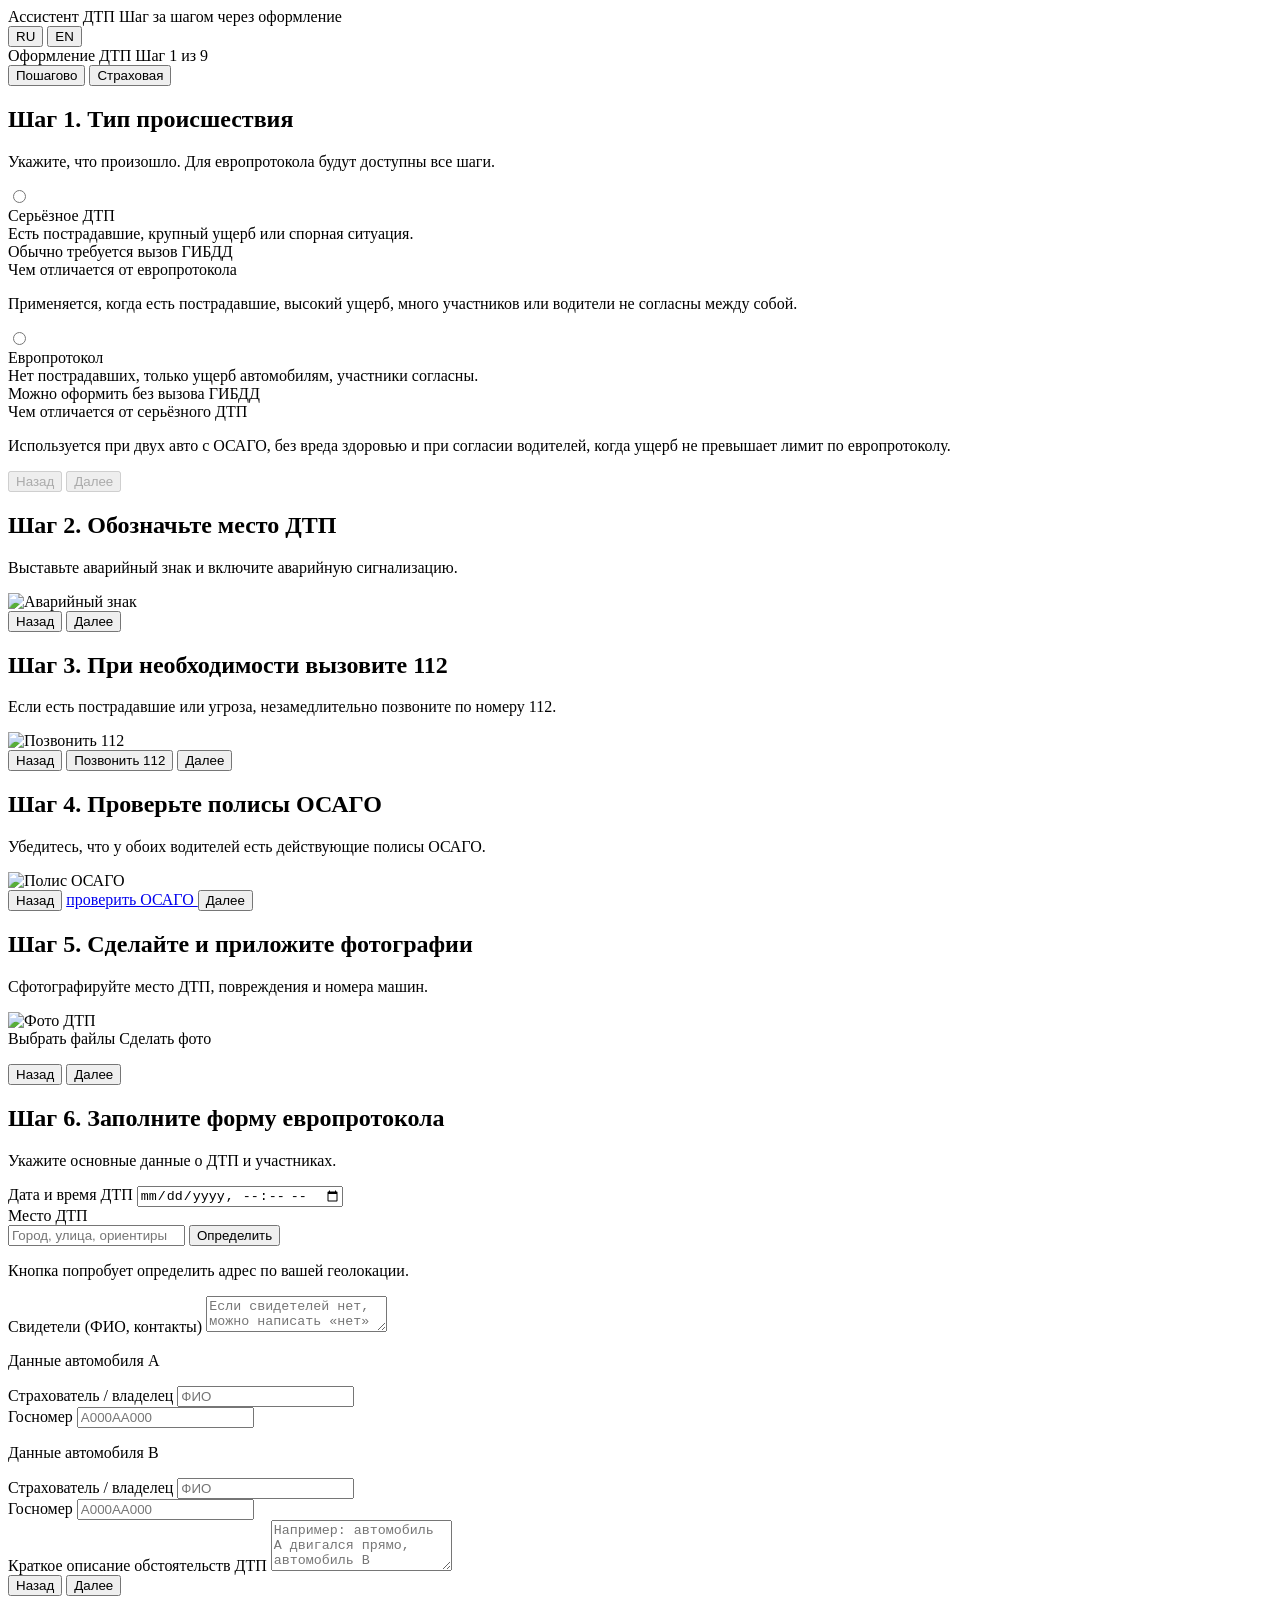
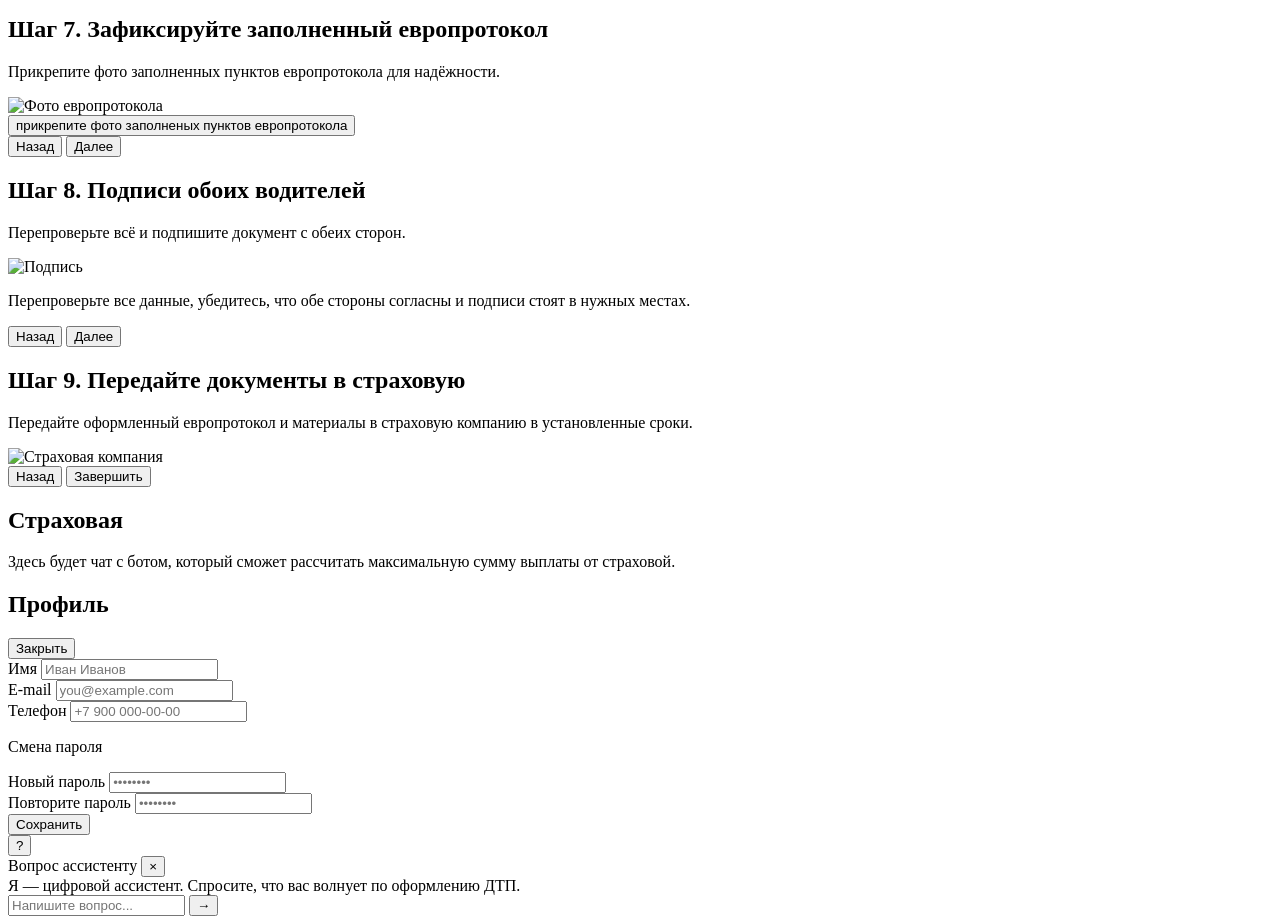
==== commit 81f2b5a6: "full clone from branch point_two" ====
--- a/frontend/index.html
+++ b/frontend/index.html
@@ -4,75 +4,64 @@
   <meta charset="UTF-8" />
   <title>Цифровой ассистент при ДТП</title>
   <meta name="viewport" content="width=device-width, initial-scale=1" />
-  <!-- Глобальные стили приложения -->
   <link rel="stylesheet" href="styles.css" />
 </head>
 <body>
-  <!-- Корневой контейнер приложения -->
   <div class="app">
-
-    <!-- Хедер: название, язык, профиль -->
+    <!-- Хедер -->
     <header class="app-header">
       <div class="app-title">
-        <span class="app-title-main">Ассистент ДТП</span>
-        <span class="app-title-sub">Шаг за шагом через оформление</span>
+        <span class="app-title-main" data-i18n="app.title">Ассистент ДТП</span>
+        <span class="app-title-sub" data-i18n="app.subtitle">
+          Шаг за шагом через оформление
+        </span>
       </div>
 
       <div class="app-header-right">
-        <!-- Переключатель языка (RU/EN) -->
-        <!-- TODO BACKEND: привязать к i18n -->
-        <div class="lang-switch" id="langSwitch" aria-label="Выбор языка">
+        <div class="lang-switch" id="langSwitch" aria-label="Language switcher">
           <button class="lang-btn lang-btn--active" data-lang="ru">RU</button>
           <button class="lang-btn" data-lang="en">EN</button>
         </div>
-
-        <!-- Кнопка профиля -->
-        <!-- TODO BACKEND: заменить на аватар, имя, если пользователь залогинен -->
-        <button class="profile-icon-btn" id="openProfileBtn">
-          Профиль
-        </button>
       </div>
     </header>
 
-    <!-- Верхний прогресс по шагам -->
+    <!-- Верхний прогресс -->
     <div class="top-progress">
       <div class="top-progress-header">
-        <span class="top-progress-label">Оформление ДТП</span>
-        <span class="top-progress-step" id="stepLabel">Шаг 1 из 4</span>
+        <span class="top-progress-label" data-i18n="wizard.label">
+          Оформление ДТП
+        </span>
+        <span class="top-progress-step" id="stepLabel">Шаг 1 из 9</span>
       </div>
       <div class="top-progress-bar">
         <div class="top-progress-bar-fill" id="topProgressBar"></div>
       </div>
     </div>
 
-    <!-- Навигация по основным модулям -->
+    <!-- Навигация -->
     <nav class="main-nav">
-      <!-- Пошаговый мастер -->
-      <button class="main-nav-btn main-nav-btn--active" data-screen="wizard">
+      <button class="main-nav-btn main-nav-btn--active" data-screen="wizard" data-i18n="nav.wizard">
         Пошагово
       </button>
-      </button>
-      <!-- Подсказки и мини‑чат -->
-      <button class="main-nav-btn" data-screen="help">
-        Подсказки
+      <button class="main-nav-btn" data-screen="insurance" data-i18n="nav.insurance">
+        Страховая
       </button>
     </nav>
 
-    <!-- Основная область -->
     <main class="screen-container">
-
-      <!-- ЭКРАН 1: Пошаговый мастер оформления ДТП -->
+      <!-- ЭКРАН: Пошаговый мастер -->
       <section class="screen screen--active" id="screen-wizard">
-
-        <div class="card">
-          <div class="card-header">
-            <h2 class="card-title">Шаг 1. Тип происшествия</h2>
-            <p class="card-subtitle">
-              Укажите, что произошло. Это повлияет на порядок дальнейших действий.
-            </p>
-          </div>
-
-          <!-- Опции выбора: серьёзное ДТП / европротокол -->
+        <!-- Шаг 1 -->
+        <div class="card wizard-step wizard-step--active" data-step="1">
+          <div class="card-header">
+            <h2 class="card-title" data-i18n="step1.title">
+              Шаг 1. Тип происшествия
+            </h2>
+            <p class="card-subtitle" data-i18n="step1.subtitle">
+              Укажите, что произошло. Для европротокола будут доступны все шаги.
+            </p>
+          </div>
+
           <div class="options">
             <!-- Серьёзное ДТП -->
             <label class="option-card" data-type="serious">
@@ -83,20 +72,22 @@
                 aria-label="Серьёзное ДТП"
               />
               <div class="option-body">
-                <div class="option-title">Серьёзное ДТП</div>
-                <div class="option-description">
+                <div class="option-title" data-i18n="step1.serious.title">
+                  Серьёзное ДТП
+                </div>
+                <div class="option-description" data-i18n="step1.serious.desc">
                   Есть пострадавшие, крупный ущерб или спорная ситуация.
                 </div>
-                <div class="option-tag option-tag--danger">
+                <div class="option-tag option-tag--danger" data-i18n="step1.serious.tag">
                   Обычно требуется вызов ГИБДД
                 </div>
                 <div class="option-diff">
-                  <div class="option-diff-title">
+                  <div class="option-diff-title" data-i18n="step1.serious.diffTitle">
                     Чем отличается от европротокола
                   </div>
-                  <p class="option-diff-text">
-                    Применяется, когда есть пострадавшие, предполагается большой
-                    ущерб, много участников или водители не согласны между собой.[web:61]
+                  <p class="option-diff-text" data-i18n="step1.serious.diffText">
+                    Применяется, когда есть пострадавшие, высокий ущерб,
+                    много участников или водители не согласны между собой.
                   </p>
                 </div>
               </div>
@@ -111,423 +102,479 @@
                 aria-label="Европротокол"
               />
               <div class="option-body">
-                <div class="option-title">Европротокол</div>
-                <div class="option-description">
+                <div class="option-title" data-i18n="step1.euro.title">
+                  Европротокол
+                </div>
+                <div class="option-description" data-i18n="step1.euro.desc">
                   Нет пострадавших, только ущерб автомобилям, участники согласны.
                 </div>
-                <div class="option-tag option-tag--ok">
+                <div class="option-tag option-tag--ok" data-i18n="step1.euro.tag">
                   Можно оформить без вызова ГИБДД
                 </div>
                 <div class="option-diff">
-                  <div class="option-diff-title">
+                  <div class="option-diff-title" data-i18n="step1.euro.diffTitle">
                     Чем отличается от серьёзного ДТП
                   </div>
-                  <p class="option-diff-text">
+                  <p class="option-diff-text" data-i18n="step1.euro.diffText">
                     Используется при двух авто с ОСАГО, без вреда здоровью и
                     при согласии водителей, когда ущерб не превышает лимит
-                    по европротоколу.[web:61]
+                    по европротоколу.
                   </p>
                 </div>
               </div>
             </label>
           </div>
 
-          <!-- Панель кнопок шагов: Назад / Далее -->
-          <div class="card-footer">
-            <!-- Кнопка "Назад" (на 1 шаге неактивна) -->
-            <button class="btn-secondary" id="wizardPrevBtn" disabled>
-              Назад
-            </button>
-            <!-- Кнопка "Далее" -->
-            <button class="btn-primary" id="wizardNextBtn" disabled>
-              Далее
-            </button>
-            <p class="helper-text">
-              Выбор можно изменить позже, вернувшись назад.
-            </p>
-          </div>
-        </div>
-
-        <!-- Заглушка блока загрузки фото/документов -->
-        <div class="card card--muted">
-          <h3 class="card-title-small">Фотографии и документы</h3>
-          <p class="card-subtitle">
-            Загрузите фото с места ДТП и файлы (полис, ПТС, права).
-          </p>
-
-          <!-- Заглушка компонента загрузки -->
-          <!-- TODO BACKEND: заменить на реальный upload c отправкой на сервер -->
-          <div class="upload-block">
+          <div class="card-footer">
+            <button class="btn-secondary wizard-back" disabled data-i18n="btn.back">
+              Назад
+            </button>
+            <button class="btn-primary wizard-next" id="wizardNextBtnStep1" disabled data-i18n="btn.next">
+              Далее
+            </button>
+          </div>
+        </div>
+
+        <!-- Шаг 2 -->
+        <div class="card wizard-step" data-step="2">
+          <div class="card-header">
+            <h2 class="card-title" data-i18n="step2.title">
+              Шаг 2. Обозначьте место ДТП
+            </h2>
+            <p class="card-subtitle" data-i18n="step2.subtitle">
+              Выставьте аварийный знак и включите аварийную сигнализацию.
+            </p>
+          </div>
+
+          <div class="step-image-center">
+            <img src="png/Аварийный знак.png" alt="Аварийный знак" class="step-image" />
+          </div>
+
+          <div class="card-footer">
+            <button class="btn-secondary wizard-back" data-i18n="btn.back">
+              Назад
+            </button>
+            <button class="btn-primary wizard-next" data-i18n="btn.next">
+              Далее
+            </button>
+          </div>
+        </div>
+
+        <!-- Шаг 3 -->
+        <div class="card wizard-step" data-step="3">
+          <div class="card-header">
+            <h2 class="card-title" data-i18n="step3.title">
+              Шаг 3. При необходимости вызовите 112
+            </h2>
+            <p class="card-subtitle" data-i18n="step3.subtitle">
+              Если есть пострадавшие или угроза, незамедлительно позвоните по номеру 112.
+            </p>
+          </div>
+
+          <div class="step-image-center">
+            <img src="png/step3_call112.png" alt="Позвонить 112" class="step-image" />
+          </div>
+
+          <div class="card-footer">
+            <button class="btn-secondary wizard-back" data-i18n="btn.back">
+              Назад
+            </button>
+            <button
+              class="btn-secondary"
+              type="button"
+              id="call112Btn"
+              data-i18n="step3.call112"
+            >
+              Позвонить 112
+            </button>
+            <button class="btn-primary wizard-next" data-i18n="btn.next">
+              Далее
+            </button>
+          </div>
+        </div>
+
+        <!-- Шаг 4 -->
+        <div class="card wizard-step" data-step="4">
+          <div class="card-header">
+            <h2 class="card-title" data-i18n="step4.title">
+              Шаг 4. Проверьте полисы ОСАГО
+            </h2>
+            <p class="card-subtitle" data-i18n="step4.subtitle">
+              Убедитесь, что у обоих водителей есть действующие полисы ОСАГО.
+            </p>
+          </div>
+
+          <div class="step-image-center">
+            <img src="png/step4_osago.png" alt="Полис ОСАГО" class="step-image" />
+          </div>
+
+          <div class="card-footer">
+            <button class="btn-secondary wizard-back" data-i18n="btn.back">
+              Назад
+            </button>
+            <a
+              class="btn-secondary"
+              href="https://nsis.ru/"
+              target="_blank"
+              rel="noopener noreferrer"
+              data-i18n="step4.checkOsago"
+            >
+              проверить ОСАГО
+            </a>
+            <button class="btn-primary wizard-next" data-i18n="btn.next">
+              Далее
+            </button>
+          </div>
+        </div>
+
+        <!-- Шаг 5 -->
+        <div class="card wizard-step" data-step="5">
+          <div class="card-header">
+            <h2 class="card-title" data-i18n="step5.title">
+              Шаг 5. Сделайте и приложите фотографии
+            </h2>
+            <p class="card-subtitle" data-i18n="step5.subtitle">
+              Сфотографируйте место ДТП, повреждения и номера машин.
+            </p>
+          </div>
+
+          <div class="step-image-center">
+            <img src="png/step5_photo.png" alt="Фото ДТП" class="step-image" />
+          </div>
+
+          <!-- Кнопка выбрать файлы -->
+          <label for="fileInput" class="btn-secondary upload-btn">
+            <span data-i18n="step5.selectFiles">Выбрать файлы</span>
             <input
               type="file"
               id="fileInput"
               multiple
               accept="image/*,application/pdf"
+              style="display: none;"
             />
-            <p class="upload-hint">
-              Можно выбрать несколько файлов. Размер и формат будут проверяться
-              на сервере.
-            </p>
-            <ul class="upload-list" id="uploadList"></ul>
-          </div>
-        </div>
-      </section>
-
-      <section class="screen screen--active" id="screen-wizard">
-        <!-- ШАГ 1: выбор типа ДТП -->
-        <div class="card wizard-step wizard-step--active" data-step="1">
-          <!-- ... текущий контент выбора серьёзное ДТП / европротокол ... -->
-          <div class="card-footer">
-            <button class="btn-secondary" id="wizardPrevBtn" disabled>Назад</button>
-            <button class="btn-primary" id="wizardNextBtn" disabled>Далее</button>
-          </div>
-        </div>
-
-        <!-- ШАГ 2: аварийка и знак -->
-        <div class="card wizard-step" data-step="2">
-          <div class="card-header">
-            <h2 class="card-title">Шаг 2. Обозначьте место ДТП</h2>
-            <p class="card-subtitle">
-              Выставьте аварийный знак и включите аварийную сигнализацию.
-            </p>
-          </div>
-
-          <!-- PNG в центре -->
-          <div class="step-image-center">
-            <img src="png/1.png" alt="Аварийный знак" class="step-image" />
-          </div>
-
-          <div class="card-footer">
-            <button class="btn-secondary wizard-back">Назад</button>
-            <button class="btn-primary wizard-next">Далее</button>
-          </div>
-        </div>
-
-        <!-- ШАГ 3: вызвать 112 -->
-        <div class="card wizard-step" data-step="3">
-          <div class="card-header">
-            <h2 class="card-title">Шаг 3. При необходимости вызовите 112</h2>
-            <p class="card-subtitle">
-              Если есть пострадавшие или угроза, незамедлительно позвоните по номеру 112.
-            </p>
-          </div>
-
-          <div class="step-image-center">
-            <img src="png/2.png" alt="Позвонить 112" class="step-image" />
-          </div>
-
-          <div class="card-footer">
-            <button class="btn-secondary wizard-back">Назад</button>
-            <button class="btn-primary wizard-next">Далее</button>
-          </div>
-        </div>
-
-        <!-- ШАГ 4: проверить ОСАГО -->
-        <div class="card wizard-step" data-step="4">
-          <div class="card-header">
-            <h2 class="card-title">Шаг 4. Проверьте ОСАГО</h2>
-            <p class="card-subtitle">
-              Убедитесь, что у обоих водителей есть действующие полисы ОСАГО.
-            </p>
-          </div>
-
-          <div class="step-image-center">
-            <img src="png/3.png" alt="Полис ОСАГО" class="step-image" />
-          </div>
-
-          <div class="card-footer">
-            <button class="btn-secondary wizard-back">Назад</button>
-            <button class="btn-primary wizard-next">Далее</button>
-          </div>
-        </div>
-
-        <!-- ШАГ 5: загрузка фото -->
-        <div class="card wizard-step" data-step="5">
-          <div class="card-header">
-            <h2 class="card-title">Шаг 5. Сделайте и приложите фотографии</h2>
-            <p class="card-subtitle">
-              Сфотографируйте место ДТП, повреждения и номера машин.
-            </p>
-          </div>
-
-          <div class="step-image-center">
-            <img src="png/4.png" alt="Фото ДТП" class="step-image" />
-          </div>
-
-          <!-- единственное место для загрузки фото -->
-          <div class="upload-block">
+          </label>
+
+          <!-- Кнопка сделать фото (камера) -->
+          <label for="cameraInput" class="btn-secondary upload-btn">
+            <span data-i18n="step5.takePhoto">Сделать фото</span>
             <input
               type="file"
-              id="fileInput"
-              multiple
-              accept="image/*,application/pdf"
+              id="cameraInput"
+              accept="image/*"
+              capture="environment"
+              style="display: none;"
             />
-            <p class="upload-hint">
-              Добавьте фото места ДТП и повреждений. Размер и формат будут проверяться на сервере.
-            </p>
-            <ul class="upload-list" id="uploadList"></ul>
-          </div>
-
-          <div class="card-footer">
-            <button class="btn-secondary wizard-back">Назад</button>
-            <button class="btn-primary wizard-next">Далее</button>
-          </div>
-        </div>
-
-        <!-- ШАГ 6: схема ДТП (вместо отдельной вкладки) -->
+          </label>
+
+          <ul class="upload-list" id="uploadList"></ul>
+
+          <div class="card-footer">
+            <button class="btn-secondary wizard-back" data-i18n="btn.back">
+              Назад
+            </button>
+            <button class="btn-primary wizard-next" data-i18n="btn.next">
+              Далее
+            </button>
+          </div>
+        </div>
+
+        <!-- Шаг 6 -->
         <div class="card wizard-step" data-step="6">
           <div class="card-header">
-            <h2 class="card-title">Шаг 6. Постройте схему ДТП</h2>
-            <p class="card-subtitle">
-              Используйте элементы, чтобы показать расположение машин и повреждений.
-            </p>
-          </div>
-
-          <div class="diagram-layout">
-            <div class="diagram-palette" id="diagramPalette">
-              <!-- та же палитра, что была во вкладке "Схема ДТП" -->
-              <div class="palette-title">Объекты</div>
-              <button class="palette-item" data-shape="car" data-image="png/car1.png">
-                Машина A
-              </button>
-              <button class="palette-item" data-shape="car" data-image="png/car2.png">
-                Машина B
-              </button>
-              <button class="palette-item" data-shape="person">Человек</button>
-              <button class="palette-item" data-shape="scooter">Самокат</button>
-              <button class="palette-item" data-shape="bike">Велосипед</button>
-
-              <div class="palette-title">Повреждения</div>
-              <button class="palette-item" data-shape="impact">Место удара</button>
-              <button class="palette-item" data-shape="dent">Вмятина</button>
-            </div>
-
-            <div class="diagram-canvas" id="diagramCanvas">
-              <span class="diagram-placeholder">
-                Нажмите на элемент слева, чтобы добавить его на схему.
-              </span>
-            </div>
-          </div>
-
-          <div class="card-footer">
-            <button class="btn-secondary wizard-back">Назад</button>
-            <button class="btn-primary wizard-next" id="diagramSaveBtn">
-              Далее
-            </button>
-          </div>
-        </div>
-
-        <!-- ШАГ 7: форма европротокола -->
+            <h2 class="card-title" data-i18n="step6.title">
+              Шаг 6. Заполните форму европротокола
+            </h2>
+            <p class="card-subtitle" data-i18n="step6.subtitle">
+              Укажите основные данные о ДТП и участниках.
+            </p>
+          </div>
+
+          <form class="euro-form" id="euroForm">
+            <div class="field">
+              <label for="euroDate" data-i18n="euro.dateLabel">
+                Дата и время ДТП
+              </label>
+              <input id="euroDate" name="date" type="datetime-local" />
+            </div>
+
+            <div class="field">
+              <label for="euroPlace" data-i18n="euro.placeLabel">
+                Место ДТП
+              </label>
+              <div class="field-inline">
+                <input
+                  id="euroPlace"
+                  name="place"
+                  type="text"
+                  placeholder="Город, улица, ориентиры"
+                  data-i18n-placeholder="euro.placePlaceholder"
+                />
+                <button
+                  type="button"
+                  class="btn-secondary btn-geo"
+                  id="detectLocationBtn"
+                  data-i18n="euro.detect"
+                >
+                  Определить
+                </button>
+              </div>
+              <p class="helper-text" data-i18n="euro.detectHint">
+                Кнопка попробует определить адрес по вашей геолокации.
+              </p>
+            </div>
+
+            <div class="field">
+              <label for="euroWitnesses" data-i18n="euro.witnessesLabel">
+                Свидетели (ФИО, контакты)
+              </label>
+              <textarea
+                id="euroWitnesses"
+                name="witnesses"
+                rows="2"
+                placeholder="Если свидетелей нет, можно написать «нет»"
+                data-i18n-placeholder="euro.witnessesPlaceholder"
+              ></textarea>
+            </div>
+
+            <div class="field-group">
+              <p class="field-group-title" data-i18n="euro.carA.title">
+                Данные автомобиля A
+              </p>
+              <div class="field">
+                <label for="euroCarAOwner" data-i18n="euro.car.ownerLabel">
+                  Страхователь / владелец
+                </label>
+                <input
+                  id="euroCarAOwner"
+                  name="carA_owner"
+                  type="text"
+                  placeholder="ФИО"
+                  data-i18n-placeholder="euro.car.ownerPlaceholder"
+                />
+              </div>
+              <div class="field">
+                <label for="euroCarAPlate" data-i18n="euro.car.plateLabel">
+                  Госномер
+                </label>
+                <input
+                  id="euroCarAPlate"
+                  name="carA_plate"
+                  type="text"
+                  placeholder="А000АА000"
+                  data-i18n-placeholder="euro.car.platePlaceholder"
+                />
+              </div>
+            </div>
+
+            <div class="field-group">
+              <p class="field-group-title" data-i18n="euro.carB.title">
+                Данные автомобиля B
+              </p>
+              <div class="field">
+                <label for="euroCarBOwner" data-i18n="euro.car.ownerLabel">
+                  Страхователь / владелец
+                </label>
+                <input
+                  id="euroCarBOwner"
+                  name="carB_owner"
+                  type="text"
+                  placeholder="ФИО"
+                  data-i18n-placeholder="euro.car.ownerPlaceholder"
+                />
+              </div>
+              <div class="field">
+                <label for="euroCarBPlate" data-i18n="euro.car.plateLabel">
+                  Госномер
+                </label>
+                <input
+                  id="euroCarBPlate"
+                  name="carB_plate"
+                  type="text"
+                  placeholder="А000АА000"
+                  data-i18n-placeholder="euro.car.platePlaceholder"
+                />
+              </div>
+            </div>
+
+            <div class="field">
+              <label for="euroCircumstances" data-i18n="euro.circLabel">
+                Краткое описание обстоятельств ДТП
+              </label>
+              <textarea
+                id="euroCircumstances"
+                name="circumstances"
+                rows="3"
+                placeholder="Например: автомобиль A двигался прямо, автомобиль B поворачивал налево..."
+                data-i18n-placeholder="euro.circPlaceholder"
+              ></textarea>
+            </div>
+          </form>
+
+          <div class="card-footer">
+            <button class="btn-secondary wizard-back" data-i18n="btn.back">
+              Назад
+            </button>
+            <button class="btn-primary wizard-next" id="euroSaveBtn" data-i18n="btn.next">
+              Далее
+            </button>
+          </div>
+        </div>
+
+        <!-- Шаг 7 -->
         <div class="card wizard-step" data-step="7">
-          <!-- сюда переносишь форму европротокола из вкладки "Европротокол" -->
-          <!-- ... поля date/place/witnesses/auto A/B/circumstances ... -->
-
-          <div class="card-footer">
-            <button class="btn-secondary wizard-back">Назад</button>
-            <button class="btn-primary wizard-next" id="euroSaveBtn">
-              Далее
-            </button>
-          </div>
-        </div>
-
-        <!-- ШАГ 8: чек‑лист/галочки -->
+          <div class="card-header">
+            <h2 class="card-title" data-i18n="step7.title">
+              Шаг 7. Зафиксируйте заполненный европротокол
+            </h2>
+            <p class="card-subtitle" data-i18n="step7.subtitle">
+              Прикрепите фото заполненных пунктов европротокола для надёжности.
+            </p>
+          </div>
+
+          <div class="step-image-center">
+            <img src="png/step8_proto_photos.png" alt="Фото европротокола" class="step-image" />
+          </div>
+
+          <div class="upload-block">
+            <button
+              type="button"
+              class="btn-secondary"
+              id="protoPhotoBtn"
+              data-i18n="step7.attach"
+            >
+              прикрепите фото заполненых пунктов европротокола
+            </button>
+          </div>
+
+          <div class="card-footer">
+            <button class="btn-secondary wizard-back" data-i18n="btn.back">
+              Назад
+            </button>
+            <button class="btn-primary wizard-next" data-i18n="btn.next">
+              Далее
+            </button>
+          </div>
+        </div>
+
+        <!-- Шаг 8 -->
         <div class="card wizard-step" data-step="8">
           <div class="card-header">
-            <h2 class="card-title">Шаг 8. Отметьте характер ДТП и повреждения</h2>
-            <p class="card-subtitle">
-              Поставьте галочки в пунктах, которые подходят к вашей ситуации.
+            <h2 class="card-title" data-i18n="step8.title">
+              Шаг 8. Подписи обоих водителей
+            </h2>
+            <p class="card-subtitle" data-i18n="step8.subtitle">
+              Перепроверьте всё и подпишите документ с обеих сторон.
             </p>
           </div>
 
           <div class="step-image-center">
-            <img src="png/7.png" alt="Чек‑лист" class="step-image" />
-          </div>
-
-          <div class="field-group">
-            <label class="checkbox-row">
-              <input type="checkbox" name="check_collision" />
-              Столкновение двух транспортных средств
-            </label>
-            <label class="checkbox-row">
-              <input type="checkbox" name="check_parked" />
-              Повреждение припаркованного автомобиля
-            </label>
-            <label class="checkbox-row">
-              <input type="checkbox" name="check_minor" />
-              Небольшие повреждения без протечки жидкостей
-            </label>
-            <!-- и т.д., по желанию -->
-          </div>
-
-          <div class="card-footer">
-            <button class="btn-secondary wizard-back">Назад</button>
-            <button class="btn-primary wizard-next">Далее</button>
-          </div>
-        </div>
-
-        <!-- ШАГ 9: подписи -->
+            <img src="png/step9_sign.png" alt="Подпись" class="step-image" />
+          </div>
+
+          <p class="helper-text" data-i18n="step8.helper">
+            Перепроверьте все данные, убедитесь, что обе стороны согласны и подписи стоят в нужных местах.
+          </p>
+
+          <div class="card-footer">
+            <button class="btn-secondary wizard-back" data-i18n="btn.back">
+              Назад
+            </button>
+            <button class="btn-primary wizard-next" data-i18n="btn.next">
+              Далее
+            </button>
+          </div>
+        </div>
+
+        <!-- Шаг 9 -->
         <div class="card wizard-step" data-step="9">
           <div class="card-header">
-            <h2 class="card-title">Шаг 9. Подписи обоих водителей</h2>
-            <p class="card-subtitle">
-              Убедитесь, что оба водителя поставили подписи в документе.
+            <h2 class="card-title" data-i18n="step9.title">
+              Шаг 9. Передайте документы в страховую
+            </h2>
+            <p class="card-subtitle" data-i18n="step9.subtitle">
+              Передайте оформленный европротокол и материалы в страховую компанию в установленные сроки.
             </p>
           </div>
 
           <div class="step-image-center">
-            <img src="png/8.png" alt="Подпись" class="step-image" />
-          </div>
-
-          <div class="card-footer">
-            <button class="btn-secondary wizard-back">Назад</button>
-            <button class="btn-primary wizard-next">Далее</button>
-          </div>
-        </div>
-
-        <!-- ШАГ 10: передать в страховую -->
-        <div class="card wizard-step" data-step="10">
-          <div class="card-header">
-            <h2 class="card-title">Шаг 10. Передайте европротокол в страховую</h2>
-            <p class="card-subtitle">
-              Передайте оформленный европротокол в страховую компанию в установленные сроки.
-            </p>
-          </div>
-
-          <div class="step-image-center">
-            <img src="png/9.png" alt="Страховая компания" class="step-image" />
-          </div>
-
-          <div class="card-footer">
-            <button class="btn-secondary wizard-back">Назад</button>
-            <button class="btn-primary" id="wizardFinishBtn">
+            <img src="png/step10_insurance.png" alt="Страховая компания" class="step-image" />
+          </div>
+
+          <div class="card-footer">
+            <button class="btn-secondary wizard-back" data-i18n="btn.back">
+              Назад
+            </button>
+            <button class="btn-primary" id="wizardFinishBtn" data-i18n="step9.finish">
               Завершить
             </button>
           </div>
         </div>
       </section>
 
-
-      <!-- ЭКРАН 4: Подсказки и мини‑чат -->
-      <section class="screen" id="screen-help">
+      <!-- ЭКРАН: Страховая -->
+      <section class="screen" id="screen-insurance">
         <div class="card">
           <div class="card-header">
-            <h2 class="card-title">Подсказки и объяснения</h2>
-            <p class="card-subtitle">
-              Краткие объяснения и пошаговый порядок действий.
-            </p>
-          </div>
-
-          <div class="help-block">
-            <h3 class="help-title">Что такое европротокол?</h3>
-            <p class="help-text">
-              Это официальный документ, с помощью которого два водителя могут
-              оформить ДТП без вызова полиции, если нет пострадавших и соблюдены
-              необходимые условия (два авто, ОСАГО, согласие сторон и т.п.).[web:61]
-            </p>
-          </div>
-
-          <div class="help-block">
-            <h3 class="help-title">Порядок действий при составлении европротокола</h3>
-            <ul class="plain-list">
-              <li>Остановитесь, включите аварийку и выставьте знак аварийной остановки.</li>
-              <li>Убедитесь, что никто не пострадал. Если есть пострадавшие — вызывайте скорую и полицию.</li>
-              <li>Проверьте, что у обоих водителей есть действующий полис ОСАГО.</li>
-              <li>Сфотографируйте место ДТП, повреждения и номера машин.</li>
-              <li>Нарисуйте схему ДТП (можно в модуле «Схема ДТП»).</li>
-              <li>Совместно заполните форму европротокола: дату, место, данные машин и водителей.[web:61]</li>
-              <li>Отметьте галочками подходящие пункты о характере ДТП и повреждениях.</li>
-              <li>Поставьте подписи обоих водителей.</li>
-              <li>Передайте оформленный европротокол в страховую компанию в установленные сроки.</li>
-            </ul>
-          </div>
-
-          <div class="help-block">
-            <h3 class="help-title">Как правильно фотографировать ДТП?</h3>
-            <ul class="plain-list">
-              <li>Сделайте общий план дороги и расположение машин.</li>
-              <li>Снимите повреждения крупным планом для каждой стороны.</li>
-              <li>Зафиксируйте номера, знаки, разметку и следы торможения.</li>
-            </ul>
-          </div>
-        </div>
-
-        <!-- Мини‑чат с нейросетью (фронтовая заглушка) -->
-        <div class="card">
-          <div class="card-header">
-            <h2 class="card-title">Задать вопрос ассистенту</h2>
-            <p class="card-subtitle">
-              Короткий чат, где можно спросить о конкретной ситуации.
-            </p>
-          </div>
-
-          <div class="chat-mini" id="chatMini">
-            <div class="chat-messages" id="chatMessages">
-              <!-- TODO BACKEND/ML: сюда приходят ответы нейросети -->
-              <div class="chat-message chat-message--system">
-                Я — цифровой ассистент. Задайте вопрос, например:
-                «Нужно ли вызывать ГИБДД в моей ситуации?».
-              </div>
-            </div>
-
-            <div class="chat-input-row">
-              <input
-                type="text"
-                id="chatInput"
-                class="chat-input"
-                placeholder="Напишите вопрос..."
-              />
-              <button class="btn-primary chat-send-btn" id="chatSendBtn">
-                Отправить
-              </button>
-            </div>
-
-            <!-- TODO BACKEND/ML: WebSocket или HTTP API для чата -->
+            <h2 class="card-title" data-i18n="insurance.title">
+              Страховая
+            </h2>
+            <p class="card-subtitle" data-i18n="insurance.subtitle">
+              Здесь будет чат с ботом, который сможет рассчитать максимальную сумму выплаты от страховой.
+            </p>
           </div>
         </div>
       </section>
 
-      <!-- ПАНЕЛЬ ПРОФИЛЯ (поверх всего) -->
+      <!-- ПАНЕЛЬ ПРОФИЛЯ -->
       <section class="profile-panel" id="profilePanel" aria-hidden="true">
         <div class="profile-panel-inner">
           <header class="profile-header">
-            <h2 class="profile-title">Профиль</h2>
-            <button class="profile-close-btn" id="closeProfileBtn">Закрыть</button>
+            <h2 class="profile-title" data-i18n="profile.title">Профиль</h2>
+            <button class="profile-close-btn" id="closeProfileBtn" data-i18n="profile.close">
+              Закрыть
+            </button>
           </header>
 
-          <!-- TODO BACKEND: подставить реальные данные пользователя -->
           <form class="profile-form" id="profileForm">
             <div class="field">
-              <label for="profileName">Имя</label>
+              <label for="profileName" data-i18n="profile.nameLabel">Имя</label>
               <input
                 id="profileName"
                 name="name"
                 type="text"
                 placeholder="Иван Иванов"
+                data-i18n-placeholder="profile.namePlaceholder"
               />
             </div>
             <div class="field">
-              <label for="profileEmail">E‑mail</label>
+              <label for="profileEmail" data-i18n="profile.emailLabel">E‑mail</label>
               <input
                 id="profileEmail"
                 name="email"
                 type="email"
                 placeholder="you@example.com"
+                data-i18n-placeholder="profile.emailPlaceholder"
               />
             </div>
             <div class="field">
-              <label for="profilePhone">Телефон</label>
+              <label for="profilePhone" data-i18n="profile.phoneLabel">Телефон</label>
               <input
                 id="profilePhone"
                 name="phone"
                 type="tel"
                 placeholder="+7 900 000‑00‑00"
+                data-i18n-placeholder="profile.phonePlaceholder"
               />
             </div>
 
             <div class="field-group">
-              <p class="field-group-title">Смена пароля</p>
+              <p class="field-group-title" data-i18n="profile.passwordTitle">
+                Смена пароля
+              </p>
               <div class="field">
-                <label for="profilePassword">Новый пароль</label>
+                <label for="profilePassword" data-i18n="profile.newPassword">
+                  Новый пароль
+                </label>
                 <input
                   id="profilePassword"
                   name="password"
@@ -536,7 +583,9 @@
                 />
               </div>
               <div class="field">
-                <label for="profilePasswordRepeat">Повторите пароль</label>
+                <label for="profilePasswordRepeat" data-i18n="profile.repeatPassword">
+                  Повторите пароль
+                </label>
                 <input
                   id="profilePasswordRepeat"
                   name="password_repeat"
@@ -547,8 +596,7 @@
             </div>
 
             <div class="profile-footer">
-              <!-- TODO BACKEND: обновить профиль пользователя -->
-              <button type="button" class="btn-primary" id="profileSaveBtn">
+              <button type="button" class="btn-primary" id="profileSaveBtn" data-i18n="profile.save">
                 Сохранить
               </button>
             </div>
@@ -558,9 +606,36 @@
     </main>
   </div>
 
-  <!-- Логика приложения -->
+  <!-- ВСПЛЫВАЮЩИЙ ЧАТ -->
+  <div class="chat-widget" id="chatWidget">
+    <button class="chat-toggle-btn" id="chatToggleBtn">
+      ?
+    </button>
+    <div class="chat-window" id="chatWindow">
+      <div class="chat-header">
+        <span data-i18n="chat.title">Вопрос ассистенту</span>
+        <button class="chat-close-btn" id="chatCloseBtn">×</button>
+      </div>
+      <div class="chat-messages" id="chatMessages">
+        <div class="chat-message chat-message--system" data-i18n="chat.welcome">
+          Я — цифровой ассистент. Спросите, что вас волнует по оформлению ДТП.
+        </div>
+      </div>
+      <div class="chat-input-row">
+        <input
+          type="text"
+          id="chatInput"
+          class="chat-input"
+          placeholder="Напишите вопрос..."
+          data-i18n-placeholder="chat.placeholder"
+        />
+        <button class="btn-primary chat-send-btn" id="chatSendBtn">
+          →
+        </button>
+      </div>
+    </div>
+  </div>
+
   <script src="app.js"></script>
 </body>
-</html>
-
-европротокол+</html>
